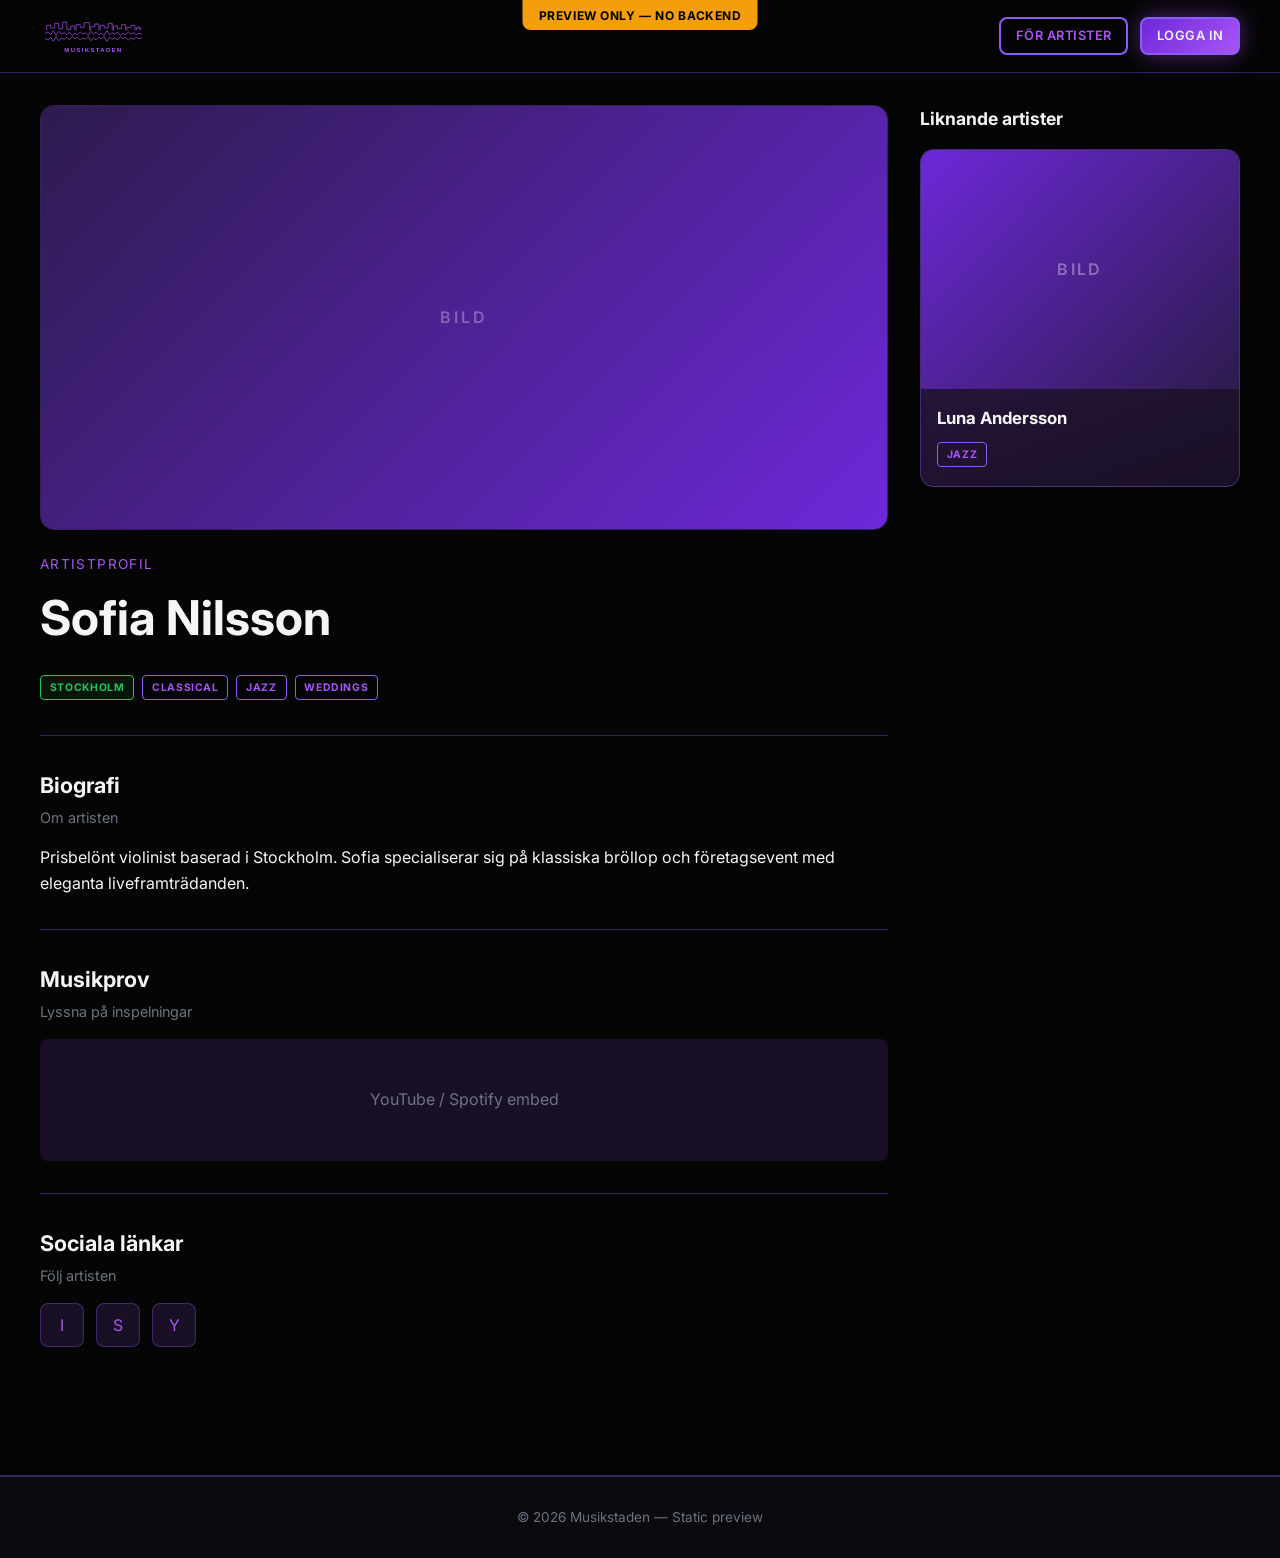
==== static-preview/artist.html @ 6d38964d "Initial Musikstaden MVP: WordPress theme and static preview. Adds the custom WP theme, GitHub Pages " ====
<!DOCTYPE html>
<html lang="sv">
<head>
  <meta charset="UTF-8">
  <meta name="viewport" content="width=device-width, initial-scale=1">
  <title>Sofia Nilsson — Musikstaden Preview</title>
  <link href="https://fonts.googleapis.com/css2?family=Inter:wght@400;500;600;700&display=swap" rel="stylesheet">
  <link rel="stylesheet" href="assets/css/main.css">
  <link rel="stylesheet" href="assets/css/preview.css">
</head>
<body>
  <div class="preview-badge">Preview only — no backend</div>
  <div class="site">
    <header class="site-header">
      <div class="container site-header__inner">
        <a href="index.html" class="site-logo"><img src="assets/images/logo.svg" alt="Musikstaden" width="160" height="48"></a>
        <nav class="site-nav">
          <a href="index.html" class="btn btn--outline btn--sm">För artister</a>
          <a href="#" class="btn btn--primary btn--sm btn--glow">Logga in</a>
        </nav>
      </div>
    </header>
    <main class="site-main">
      <article class="band-page">
        <div class="container band-page__layout">
          <div class="band-page__main">
            <div class="band-hero"><div class="band-hero__placeholder">BILD</div></div>
            <header class="band-header">
              <p class="band-header__label">Artistprofil</p>
              <h1 class="band-header__title">Sofia Nilsson</h1>
              <div class="band-header__tags">
                <span class="tag tag--city">STOCKHOLM</span>
                <span class="tag tag--genre">CLASSICAL</span>
                <span class="tag tag--genre">JAZZ</span>
                <span class="tag tag--gig">WEDDINGS</span>
              </div>
            </header>
            <section class="band-section">
              <h2>Biografi</h2>
              <p class="band-section__sub">Om artisten</p>
              <div class="band-section__content"><p>Prisbelönt violinist baserad i Stockholm. Sofia specialiserar sig på klassiska bröllop och företagsevent med eleganta liveframträdanden.</p></div>
            </section>
            <section class="band-section">
              <h2>Musikprov</h2>
              <p class="band-section__sub">Lyssna på inspelningar</p>
              <div class="embeds"><div class="embed-item" style="background:var(--surface);padding:3rem;text-align:center;border-radius:8px;color:var(--text-dim)">YouTube / Spotify embed</div></div>
            </section>
            <section class="band-section">
              <h2>Sociala länkar</h2>
              <p class="band-section__sub">Följ artisten</p>
              <div class="social-links">
                <a href="#" class="social-links__item"><span class="social-links__icon">I</span></a>
                <a href="#" class="social-links__item"><span class="social-links__icon">S</span></a>
                <a href="#" class="social-links__item"><span class="social-links__icon">Y</span></a>
              </div>
            </section>
          </div>
          <div class="band-page__sidebar">
            <aside class="similar-artists">
              <h2 class="similar-artists__title">Liknande artister</h2>
              <div class="similar-artists__grid">
                <article class="artist-card"><a href="artist.html" class="artist-card__link"><div class="artist-card__image"><div class="artist-card__placeholder">BILD</div></div><div class="artist-card__body"><h3 class="artist-card__title">Luna Andersson</h3><span class="tag tag--genre">JAZZ</span></div></a></article>
              </div>
            </aside>
          </div>
        </div>
      </article>
    </main>
    <footer class="site-footer"><div class="site-footer__bottom"><div class="container"><p>&copy; 2026 Musikstaden — Static preview</p></div></div></footer>
  </div>
</body>
</html>
---- static-preview/assets/css/main.css ----
/**
 * Musikstaden design system — dark purple theme with glow effects.
 */

:root {
  --bg: #050505;
  --bg-elevated: #0a0a0f;
  --surface: #1a1025;
  --surface-light: #2d1b4e;
  --purple: #8b5cf6;
  --purple-bright: #a855f7;
  --purple-muted: #6d28d9;
  --green: #22c55e;
  --text: #f5f5f5;
  --text-muted: #a78bfa;
  --text-dim: #6b7280;
  --border: rgba(139, 92, 246, 0.35);
  --glow: 0 0 24px rgba(168, 85, 247, 0.45);
  --glow-strong: 0 0 40px rgba(168, 85, 247, 0.65);
  --radius: 14px;
  --radius-sm: 8px;
  --font: 'Inter', system-ui, sans-serif;
  --container: 1200px;
  --transition: 0.25s ease;
}

*, *::before, *::after { box-sizing: border-box; }

html { scroll-behavior: smooth; }

body {
  margin: 0;
  font-family: var(--font);
  background: var(--bg);
  color: var(--text);
  line-height: 1.6;
  min-height: 100vh;
}

img { max-width: 100%; height: auto; display: block; }

a { color: var(--purple-bright); text-decoration: none; transition: color var(--transition); }
a:hover { color: var(--text); }

.container {
  width: min(100% - 2rem, var(--container));
  margin-inline: auto;
}

.container--narrow { max-width: 640px; }

/* Header */
.site-header {
  position: sticky;
  top: 0;
  z-index: 100;
  background: rgba(5, 5, 5, 0.92);
  backdrop-filter: blur(12px);
  border-bottom: 1px solid var(--border);
}

.site-header__inner {
  display: flex;
  align-items: center;
  justify-content: space-between;
  gap: 1rem;
  padding: 1rem 0;
  flex-wrap: wrap;
}

.site-logo img { height: 40px; width: auto; }

.site-nav {
  display: flex;
  align-items: center;
  gap: 0.75rem;
  flex-wrap: wrap;
}

.lang-toggle {
  display: flex;
  align-items: center;
  gap: 0.35rem;
  font-size: 0.85rem;
}

.lang-toggle__link {
  color: var(--text-dim);
  padding: 0.2rem 0.35rem;
  border-radius: 4px;
}

.lang-toggle__link.is-active,
.lang-toggle__link:hover {
  color: var(--purple-bright);
}

.lang-toggle__sep { color: var(--text-dim); }

/* Buttons */
.btn {
  display: inline-flex;
  align-items: center;
  justify-content: center;
  gap: 0.5rem;
  padding: 0.65rem 1.25rem;
  border-radius: var(--radius-sm);
  font-family: var(--font);
  font-weight: 600;
  font-size: 0.9rem;
  border: 2px solid transparent;
  cursor: pointer;
  transition: transform var(--transition), box-shadow var(--transition), background var(--transition), border-color var(--transition);
  text-transform: uppercase;
  letter-spacing: 0.04em;
}

.btn--sm { padding: 0.45rem 0.9rem; font-size: 0.8rem; }

.btn--primary {
  background: linear-gradient(135deg, var(--purple-muted), var(--purple-bright));
  color: var(--text);
  border-color: var(--purple);
}

.btn--primary:hover {
  transform: translateY(-1px);
  color: var(--text);
}

.btn--glow { box-shadow: var(--glow); }
.btn--glow:hover { box-shadow: var(--glow-strong); }

.btn--outline {
  background: transparent;
  color: var(--purple-bright);
  border-color: var(--purple);
}

.btn--outline:hover {
  background: rgba(139, 92, 246, 0.12);
  color: var(--text);
  box-shadow: var(--glow);
}

.btn--search {
  width: 100%;
  padding: 1rem;
  font-size: 1rem;
  margin-top: 1rem;
}

/* Hero */
.hero {
  padding: 4rem 0 3rem;
  text-align: center;
}

.hero__title {
  font-size: clamp(1.75rem, 4vw, 2.75rem);
  font-weight: 700;
  line-height: 1.25;
  margin: 0 0 2rem;
  max-width: 800px;
  margin-inline: auto;
}

.hero__highlight {
  color: var(--text-muted);
}

.search-box,
.search-page__filters {
  background: linear-gradient(145deg, var(--surface), var(--bg-elevated));
  border: 1px solid var(--border);
  border-radius: var(--radius);
  padding: 1.5rem;
  box-shadow: var(--glow);
  max-width: 900px;
  margin-inline: auto;
}

.search-form__grid {
  display: grid;
  grid-template-columns: repeat(auto-fit, minmax(200px, 1fr));
  gap: 1rem;
  text-align: left;
}

.search-form__field label {
  display: block;
  font-size: 0.75rem;
  font-weight: 600;
  text-transform: uppercase;
  letter-spacing: 0.08em;
  color: var(--text-muted);
  margin-bottom: 0.4rem;
}

.search-form__field select,
.form-row input,
.form-row textarea,
.form-row select,
.invite-form input,
.invite-form select {
  width: 100%;
  padding: 0.75rem 1rem;
  background: var(--bg);
  border: 1px solid var(--border);
  border-radius: var(--radius-sm);
  color: var(--text);
  font-family: var(--font);
  font-size: 0.95rem;
  transition: border-color var(--transition), box-shadow var(--transition);
}

.search-form__field select:focus,
.form-row input:focus,
.form-row textarea:focus {
  outline: none;
  border-color: var(--purple-bright);
  box-shadow: 0 0 0 3px rgba(168, 85, 247, 0.25);
}

.search-form__hint {
  font-size: 0.75rem;
  color: var(--text-dim);
  margin: 0.35rem 0 0;
}

/* Sections */
.section { padding: 3rem 0; }

.section__title {
  font-size: 1.75rem;
  margin: 0 0 0.35rem;
}

.section__subtitle {
  color: var(--text-dim);
  margin: 0 0 2rem;
}

.section__actions {
  text-align: center;
  margin-top: 2rem;
}

/* Artist grid */
.artist-grid {
  display: grid;
  grid-template-columns: repeat(auto-fill, minmax(240px, 1fr));
  gap: 1.25rem;
}

.artist-card {
  background: linear-gradient(160deg, var(--surface-light), var(--surface));
  border: 1px solid var(--border);
  border-radius: var(--radius);
  overflow: hidden;
  transition: transform var(--transition), box-shadow var(--transition);
}

.artist-card:hover {
  transform: translateY(-4px);
  box-shadow: var(--glow);
}

.artist-card__link {
  color: inherit;
  display: block;
}

.artist-card__link:hover { color: inherit; }

.artist-card__image {
  aspect-ratio: 4/3;
  overflow: hidden;
  background: linear-gradient(135deg, var(--purple-muted), var(--surface-light));
}

.artist-card__image img {
  width: 100%;
  height: 100%;
  object-fit: cover;
}

.artist-card__placeholder {
  display: flex;
  align-items: center;
  justify-content: center;
  height: 100%;
  min-height: 160px;
  color: rgba(255,255,255,0.35);
  font-weight: 600;
  letter-spacing: 0.15em;
}

.artist-card__body { padding: 1rem; }

.artist-card__title {
  margin: 0 0 0.5rem;
  font-size: 1.05rem;
}

.artist-card__city {
  margin: 0.5rem 0 0;
  color: var(--text-muted);
  font-size: 0.9rem;
}

/* Tags */
.tag {
  display: inline-block;
  padding: 0.2rem 0.55rem;
  border-radius: 4px;
  font-size: 0.65rem;
  font-weight: 700;
  letter-spacing: 0.06em;
  margin: 0.15rem 0.25rem 0.15rem 0;
}

.tag--genre,
.tag--gig {
  border: 1px solid var(--purple);
  color: var(--purple-bright);
  background: transparent;
}

.tag--city {
  border: 1px solid var(--green);
  color: var(--green);
  background: rgba(34, 197, 94, 0.08);
}

.tag--role {
  background: rgba(139, 92, 246, 0.2);
  color: var(--text-muted);
}

/* Search page */
.search-page__title {
  margin: 2rem 0 1.5rem;
  font-size: 1.5rem;
}

.search-page__title strong { color: var(--purple-bright); }

.search-page__empty { color: var(--text-dim); }

/* Band page */
.band-page { padding: 2rem 0 4rem; }

.band-page__layout {
  display: grid;
  grid-template-columns: 1fr 320px;
  gap: 2rem;
  align-items: start;
}

.band-hero {
  border-radius: var(--radius);
  overflow: hidden;
  margin-bottom: 1.5rem;
  border: 1px solid var(--border);
}

.band-hero__image { width: 100%; aspect-ratio: 2/1; object-fit: cover; }

.band-hero__placeholder {
  aspect-ratio: 2/1;
  background: linear-gradient(135deg, var(--surface-light), var(--purple-muted));
  display: flex;
  align-items: center;
  justify-content: center;
  color: rgba(255,255,255,0.3);
  font-weight: 600;
  letter-spacing: 0.2em;
}

.band-header__label {
  color: var(--purple-bright);
  font-size: 0.85rem;
  text-transform: uppercase;
  letter-spacing: 0.1em;
  margin: 0 0 0.25rem;
}

.band-header__title {
  font-size: clamp(2rem, 4vw, 3rem);
  margin: 0 0 1rem;
}

.band-section {
  margin-top: 2rem;
  padding-top: 2rem;
  border-top: 1px solid var(--border);
}

.band-section h2 { margin: 0 0 0.25rem; font-size: 1.35rem; }

.band-section__sub {
  color: var(--text-dim);
  font-size: 0.9rem;
  margin: 0 0 1rem;
}

.embeds .embed-item {
  margin-bottom: 1rem;
  border-radius: var(--radius-sm);
  overflow: hidden;
}

.embeds iframe { max-width: 100%; }

.social-links {
  display: flex;
  gap: 0.75rem;
  flex-wrap: wrap;
}

.social-links__item {
  width: 44px;
  height: 44px;
  display: flex;
  align-items: center;
  justify-content: center;
  border: 1px solid var(--border);
  border-radius: var(--radius-sm);
  background: var(--surface);
  transition: box-shadow var(--transition), transform var(--transition);
}

.social-links__item:hover {
  box-shadow: var(--glow);
  transform: translateY(-2px);
  color: var(--text);
}

.similar-artists__title {
  font-size: 1.1rem;
  margin: 0 0 1rem;
}

.similar-artists__grid .artist-card { margin-bottom: 1rem; }

/* Dashboard */
.dashboard__header {
  display: flex;
  justify-content: space-between;
  align-items: center;
  flex-wrap: wrap;
  gap: 1rem;
  margin-bottom: 1.5rem;
}

.dashboard__bands {
  display: grid;
  grid-template-columns: repeat(auto-fill, minmax(280px, 1fr));
  gap: 1rem;
}

.dashboard-card {
  background: var(--surface);
  border: 1px solid var(--border);
  border-radius: var(--radius);
  padding: 1.25rem;
}

.dashboard-card h3 { margin: 0 0 0.5rem; }

.dashboard-card__actions {
  display: flex;
  gap: 0.5rem;
  margin: 1rem 0;
  flex-wrap: wrap;
}

.form-row { margin-bottom: 1rem; }
.form-row label { display: block; margin-bottom: 0.35rem; font-weight: 500; }

.form-row--inline {
  display: flex;
  gap: 0.5rem;
  flex-wrap: wrap;
  align-items: center;
}

.form-row--inline input { flex: 1; min-width: 160px; }
.form-row--inline select { width: auto; min-width: 100px; }

.invite-form { margin-top: 1rem; padding-top: 1rem; border-top: 1px solid var(--border); }

/* Forms & notices */
.notice {
  padding: 0.85rem 1rem;
  border-radius: var(--radius-sm);
  margin-bottom: 1rem;
}

.notice-success {
  background: rgba(34, 197, 94, 0.15);
  border: 1px solid var(--green);
  color: var(--green);
}

.notice-error {
  background: rgba(239, 68, 68, 0.15);
  border: 1px solid #ef4444;
  color: #fca5a5;
}

/* Info & legal pages */
.info-page__intro,
.auth-page__alt {
  color: var(--text-dim);
  font-size: 1.05rem;
}

.badge--coming {
  display: inline-block;
  padding: 0.35rem 0.75rem;
  background: rgba(139, 92, 246, 0.2);
  border: 1px solid var(--purple);
  border-radius: 999px;
  color: var(--purple-bright);
  font-size: 0.8rem;
  font-weight: 600;
  text-transform: uppercase;
  letter-spacing: 0.06em;
}

.legal-page h2 {
  margin-top: 2rem;
  color: var(--text-muted);
}

/* Ad slots */
.ad-slot {
  margin: 2rem auto;
  max-width: var(--container);
  padding: 0 1rem;
}

.ad-slot--empty {
  border: 1px dashed var(--border);
  border-radius: var(--radius-sm);
  padding: 1.5rem;
  text-align: center;
  opacity: 0.5;
}

.ad-slot__placeholder {
  color: var(--text-dim);
  font-size: 0.85rem;
  text-transform: uppercase;
  letter-spacing: 0.08em;
}

/* Footer */
.site-footer {
  background: var(--bg-elevated);
  border-top: 1px solid var(--border);
  margin-top: 4rem;
}

.site-footer__grid {
  display: grid;
  grid-template-columns: repeat(auto-fit, minmax(160px, 1fr));
  gap: 2rem;
  padding: 3rem 0 2rem;
}

.footer-col h3 {
  font-size: 0.95rem;
  margin: 0 0 1rem;
  color: var(--text);
}

.footer-col ul {
  list-style: none;
  padding: 0;
  margin: 0;
}

.footer-col li { margin-bottom: 0.5rem; }

.footer-col a { color: var(--text-dim); }
.footer-col a:hover { color: var(--purple-bright); }

.site-footer__bottom {
  border-top: 1px solid var(--border);
  padding: 1rem 0;
  text-align: center;
  color: var(--text-dim);
  font-size: 0.85rem;
}

/* Cookie banner */
.cookie-banner {
  position: fixed;
  bottom: 0;
  left: 0;
  right: 0;
  z-index: 1000;
  background: var(--surface);
  border-top: 1px solid var(--border);
  box-shadow: 0 -8px 32px rgba(0,0,0,0.5);
  padding: 1rem;
}

.cookie-banner__inner {
  max-width: var(--container);
  margin: 0 auto;
  display: flex;
  flex-wrap: wrap;
  align-items: center;
  justify-content: space-between;
  gap: 1rem;
}

.cookie-banner__inner p { margin: 0; flex: 1; min-width: 240px; }

.cookie-banner__actions { display: flex; gap: 0.5rem; flex-wrap: wrap; }

/* Responsive */
@media (max-width: 900px) {
  .band-page__layout { grid-template-columns: 1fr; }
  .site-nav { justify-content: flex-end; }
}

@media (max-width: 600px) {
  .hero { padding: 2.5rem 0 2rem; }
  .search-form__grid { grid-template-columns: 1fr; }
}

@media (prefers-reduced-motion: reduce) {
  *, *::before, *::after {
    animation-duration: 0.01ms !important;
    transition-duration: 0.01ms !important;
  }
}
---- static-preview/assets/css/preview.css ----
.preview-badge {
  position: fixed;
  top: 0;
  left: 50%;
  transform: translateX(-50%);
  z-index: 9999;
  background: #f59e0b;
  color: #000;
  font-size: 0.75rem;
  font-weight: 700;
  padding: 0.35rem 1rem;
  border-radius: 0 0 8px 8px;
  letter-spacing: 0.05em;
  text-transform: uppercase;
}
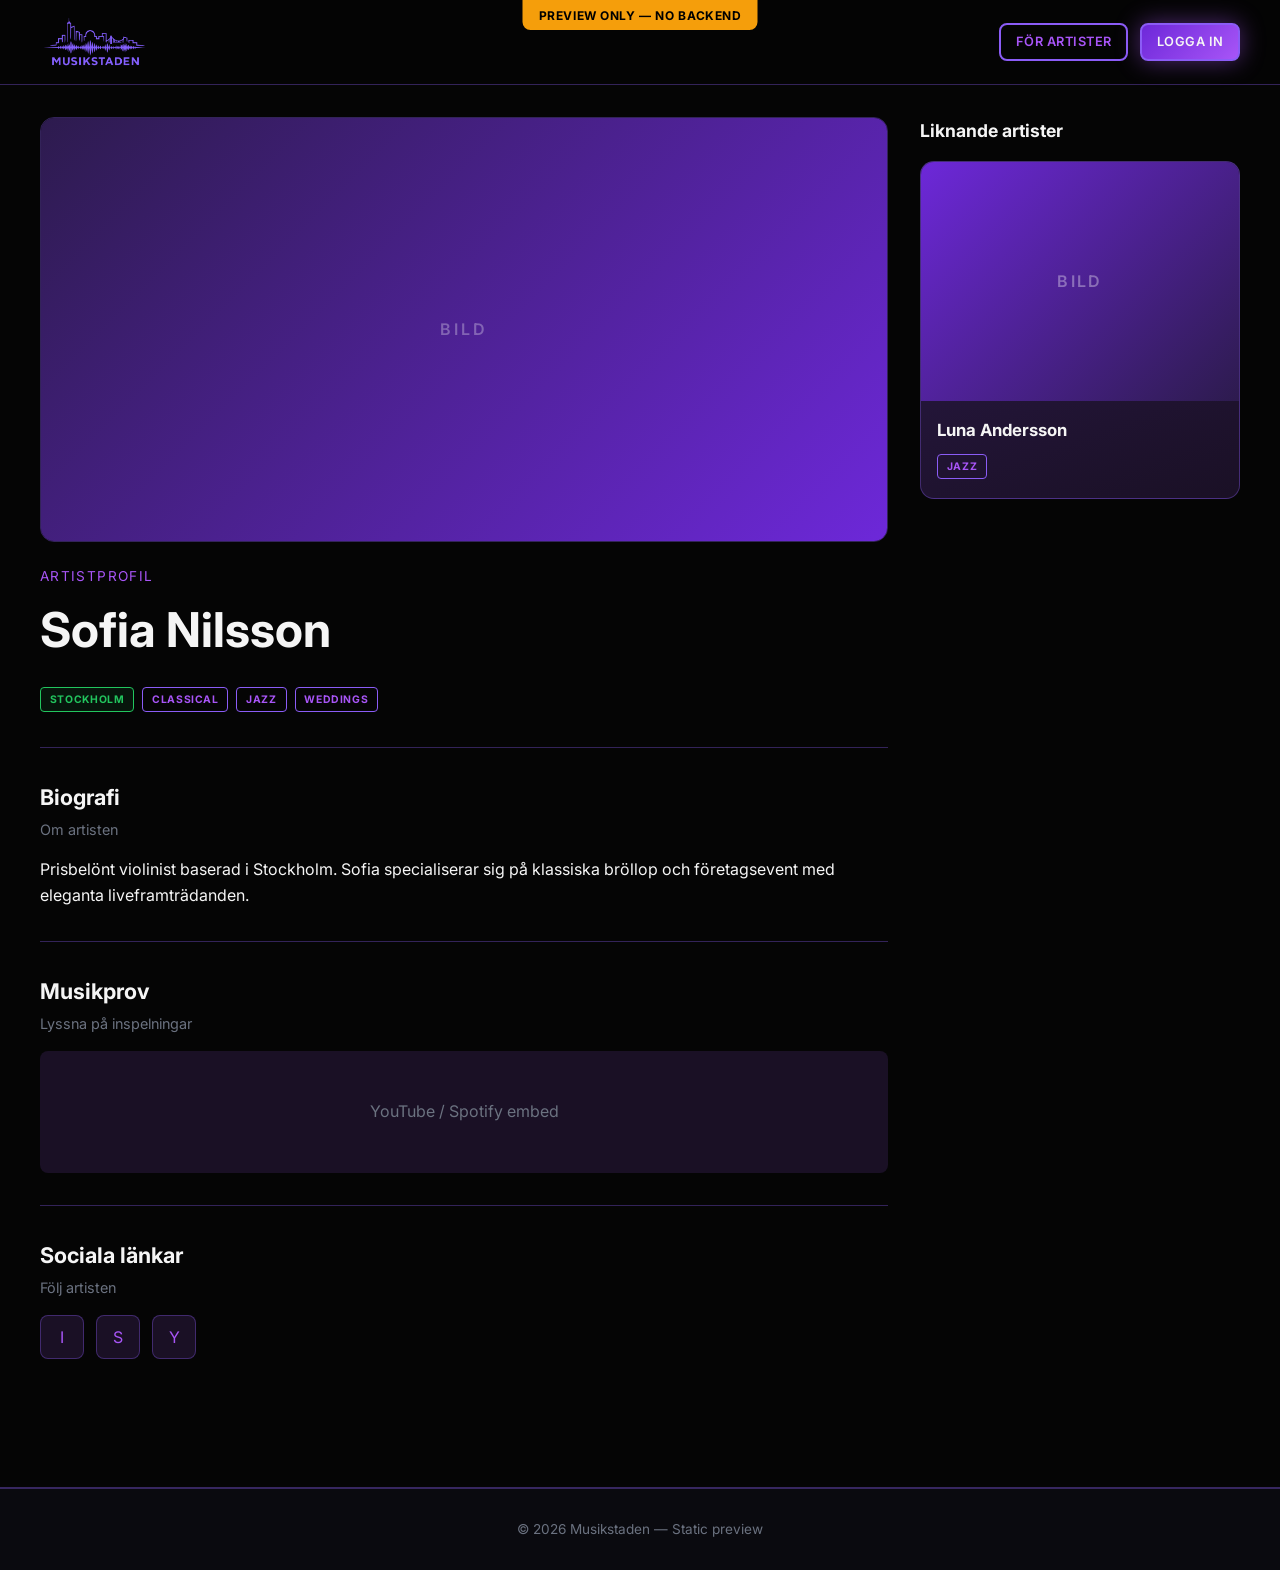
==== commit 1fcc18fd: "Ship theme 1.0.8: approval flow fixes, homepage hero, and Swedish UI. Fix critical load errors and a" ====
--- a/static-preview/artist.html
+++ b/static-preview/artist.html
@@ -13,7 +13,7 @@
   <div class="site">
     <header class="site-header">
       <div class="container site-header__inner">
-        <a href="index.html" class="site-logo"><img src="assets/images/logo.svg" alt="Musikstaden" width="160" height="48"></a>
+        <a href="index.html" class="site-logo"><img src="assets/images/logo.png" alt="Musikstaden" width="200" height="75"></a>
         <nav class="site-nav">
           <a href="index.html" class="btn btn--outline btn--sm">För artister</a>
           <a href="#" class="btn btn--primary btn--sm btn--glow">Logga in</a>
--- a/static-preview/assets/css/main.css
+++ b/static-preview/assets/css/main.css
@@ -68,7 +68,7 @@
   flex-wrap: wrap;
 }
 
-.site-logo img { height: 40px; width: auto; }
+.site-logo img { height: 52px; width: auto; }
 
 .site-nav {
   display: flex;
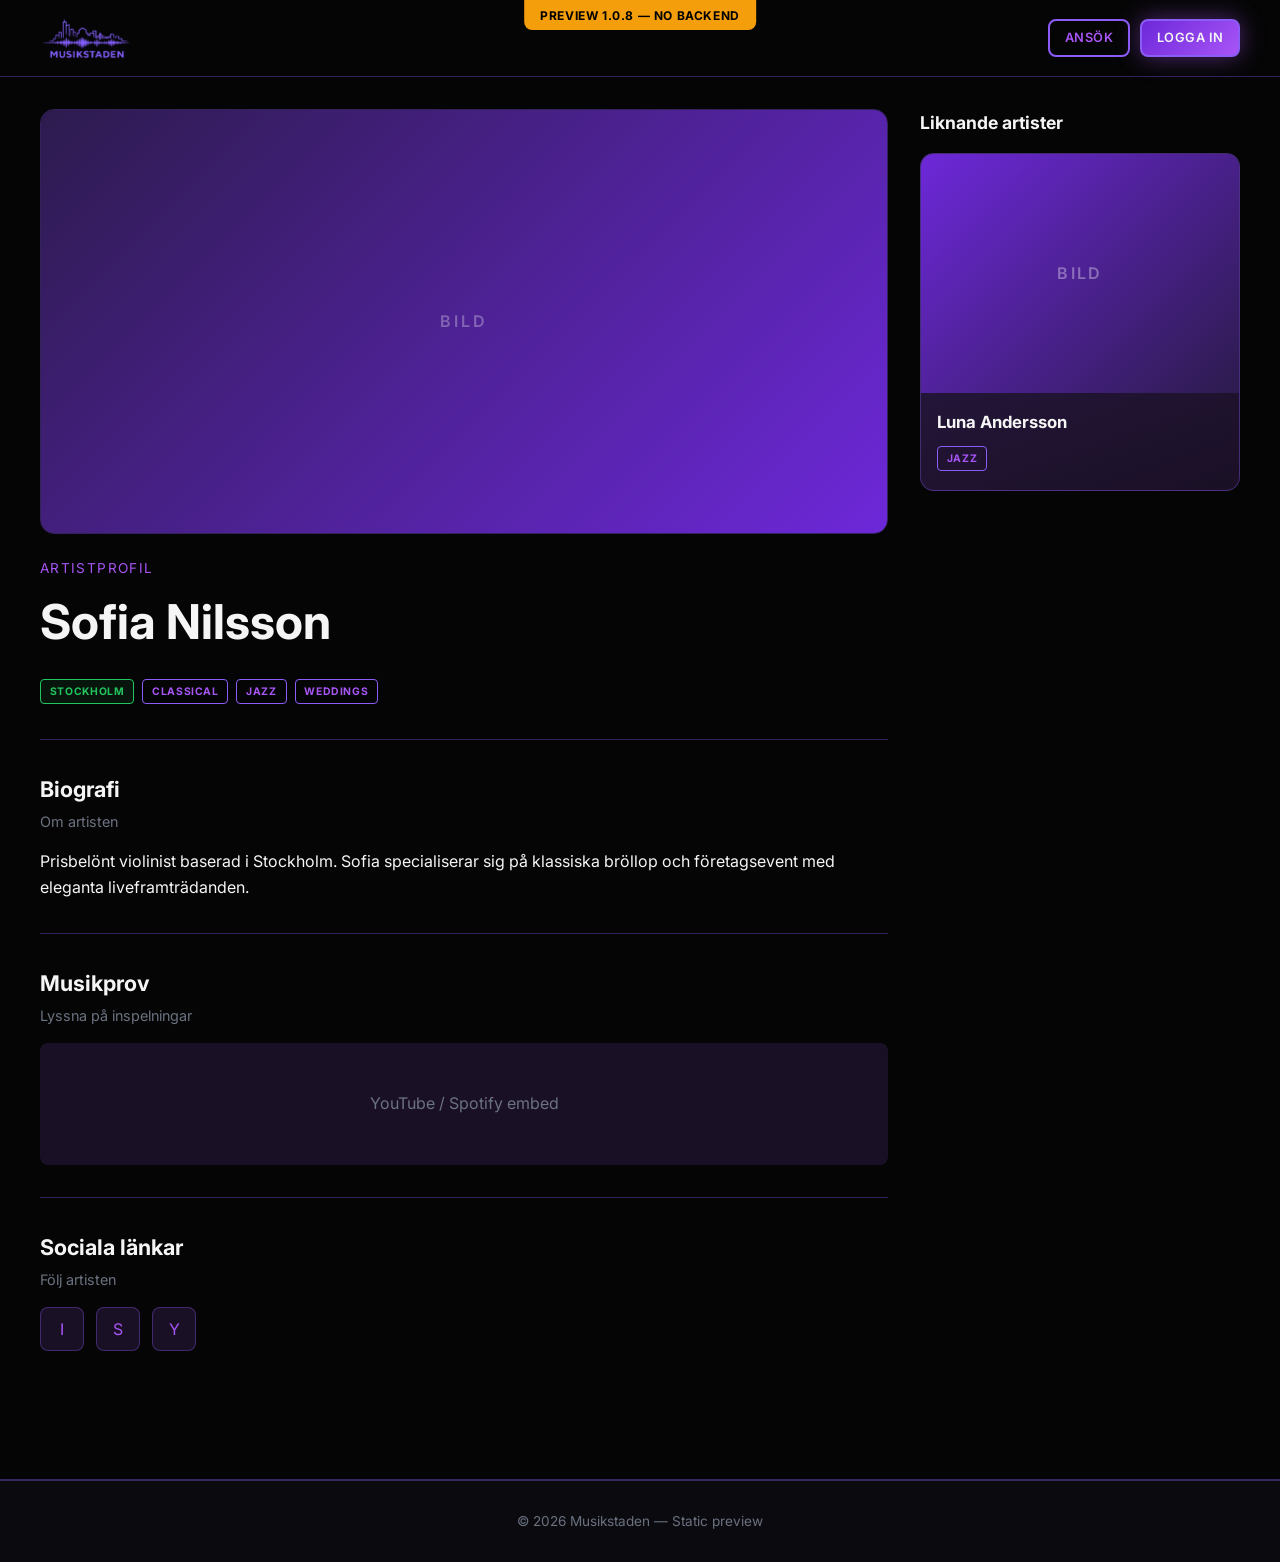
==== commit bf6194d5: "Sync GitHub Pages preview with theme 1.0.8. Update static-preview header, hero banner, and CSS to ma" ====
--- a/static-preview/artist.html
+++ b/static-preview/artist.html
@@ -9,13 +9,13 @@
   <link rel="stylesheet" href="assets/css/preview.css">
 </head>
 <body>
-  <div class="preview-badge">Preview only — no backend</div>
+  <div class="preview-badge">Preview 1.0.8 — no backend</div>
   <div class="site">
     <header class="site-header">
       <div class="container site-header__inner">
         <a href="index.html" class="site-logo"><img src="assets/images/logo.png" alt="Musikstaden" width="200" height="75"></a>
         <nav class="site-nav">
-          <a href="index.html" class="btn btn--outline btn--sm">För artister</a>
+          <a href="index.html" class="btn btn--outline btn--sm">Ansök</a>
           <a href="#" class="btn btn--primary btn--sm btn--glow">Logga in</a>
         </nav>
       </div>
--- a/static-preview/assets/css/main.css
+++ b/static-preview/assets/css/main.css
@@ -51,11 +51,9 @@
 
 /* Header */
 .site-header {
-  position: sticky;
-  top: 0;
-  z-index: 100;
-  background: rgba(5, 5, 5, 0.92);
-  backdrop-filter: blur(12px);
+  position: relative;
+  z-index: 10;
+  background: var(--bg);
   border-bottom: 1px solid var(--border);
 }
 
@@ -68,34 +66,113 @@
   flex-wrap: wrap;
 }
 
-.site-logo img { height: 52px; width: auto; }
+.site-logo img { height: 44px; width: auto; }
 
 .site-nav {
   display: flex;
   align-items: center;
-  gap: 0.75rem;
+  gap: 0.65rem;
   flex-wrap: wrap;
 }
 
-.lang-toggle {
-  display: flex;
-  align-items: center;
-  gap: 0.35rem;
-  font-size: 0.85rem;
-}
-
-.lang-toggle__link {
+/* Hero banner (front page) */
+.hero-banner {
+  position: relative;
+  display: flex;
+  flex-direction: column;
+  justify-content: space-between;
+  gap: 2rem;
+  min-height: min(88vh, 860px);
+  padding: 2.5rem 0 2rem;
+  overflow: hidden;
+  text-align: center;
+}
+
+.hero-banner__backdrop {
+  position: absolute;
+  inset: 0;
+  background:
+    radial-gradient(ellipse 90% 55% at 50% 0%, rgba(168, 85, 247, 0.22), transparent 70%),
+    radial-gradient(ellipse 50% 40% at 15% 85%, rgba(109, 40, 217, 0.18), transparent),
+    radial-gradient(ellipse 45% 35% at 88% 75%, rgba(139, 92, 246, 0.14), transparent),
+    linear-gradient(180deg, #120a1f 0%, var(--bg) 78%);
+  z-index: 0;
+}
+
+.hero-banner__glow {
+  position: absolute;
+  border-radius: 50%;
+  filter: blur(80px);
+  opacity: 0.45;
+  z-index: 0;
+  pointer-events: none;
+}
+
+.hero-banner__glow--left {
+  width: 280px;
+  height: 280px;
+  background: var(--purple-muted);
+  top: 18%;
+  left: -80px;
+}
+
+.hero-banner__glow--right {
+  width: 320px;
+  height: 320px;
+  background: var(--purple-bright);
+  bottom: 12%;
+  right: -100px;
+}
+
+.hero-banner__content {
+  position: relative;
+  z-index: 1;
+  flex: 1;
+  display: flex;
+  flex-direction: column;
+  align-items: center;
+  justify-content: center;
+  gap: 1.25rem;
+  padding: 1rem 0 0.5rem;
+}
+
+.hero-banner__logo {
+  height: clamp(88px, 14vw, 148px);
+  width: auto;
+  margin-inline: auto;
+  filter: drop-shadow(0 0 36px rgba(168, 85, 247, 0.55));
+}
+
+.hero-banner__title {
+  font-size: clamp(1.85rem, 4.5vw, 3rem);
+  font-weight: 700;
+  line-height: 1.2;
+  margin: 0;
+  max-width: 820px;
+}
+
+.hero-banner__highlight {
+  color: var(--text-muted);
+}
+
+.hero-banner__subtitle {
+  margin: 0;
+  max-width: 560px;
   color: var(--text-dim);
-  padding: 0.2rem 0.35rem;
-  border-radius: 4px;
-}
-
-.lang-toggle__link.is-active,
-.lang-toggle__link:hover {
-  color: var(--purple-bright);
-}
-
-.lang-toggle__sep { color: var(--text-dim); }
+  font-size: clamp(1rem, 2vw, 1.15rem);
+  line-height: 1.55;
+}
+
+.hero-banner__search {
+  position: relative;
+  z-index: 1;
+  width: 100%;
+  margin-top: auto;
+}
+
+.search-box--hero {
+  margin-inline: auto;
+}
 
 /* Buttons */
 .btn {
@@ -150,7 +227,7 @@
   margin-top: 1rem;
 }
 
-/* Hero */
+/* Legacy hero (inner pages if used) */
 .hero {
   padding: 4rem 0 3rem;
   text-align: center;
@@ -630,6 +707,16 @@
 }
 
 @media (max-width: 600px) {
+  .hero-banner {
+    min-height: auto;
+    padding: 1.75rem 0 1.5rem;
+    gap: 1.5rem;
+  }
+
+  .hero-banner__content {
+    padding-top: 0.5rem;
+  }
+
   .hero { padding: 2.5rem 0 2rem; }
   .search-form__grid { grid-template-columns: 1fr; }
 }
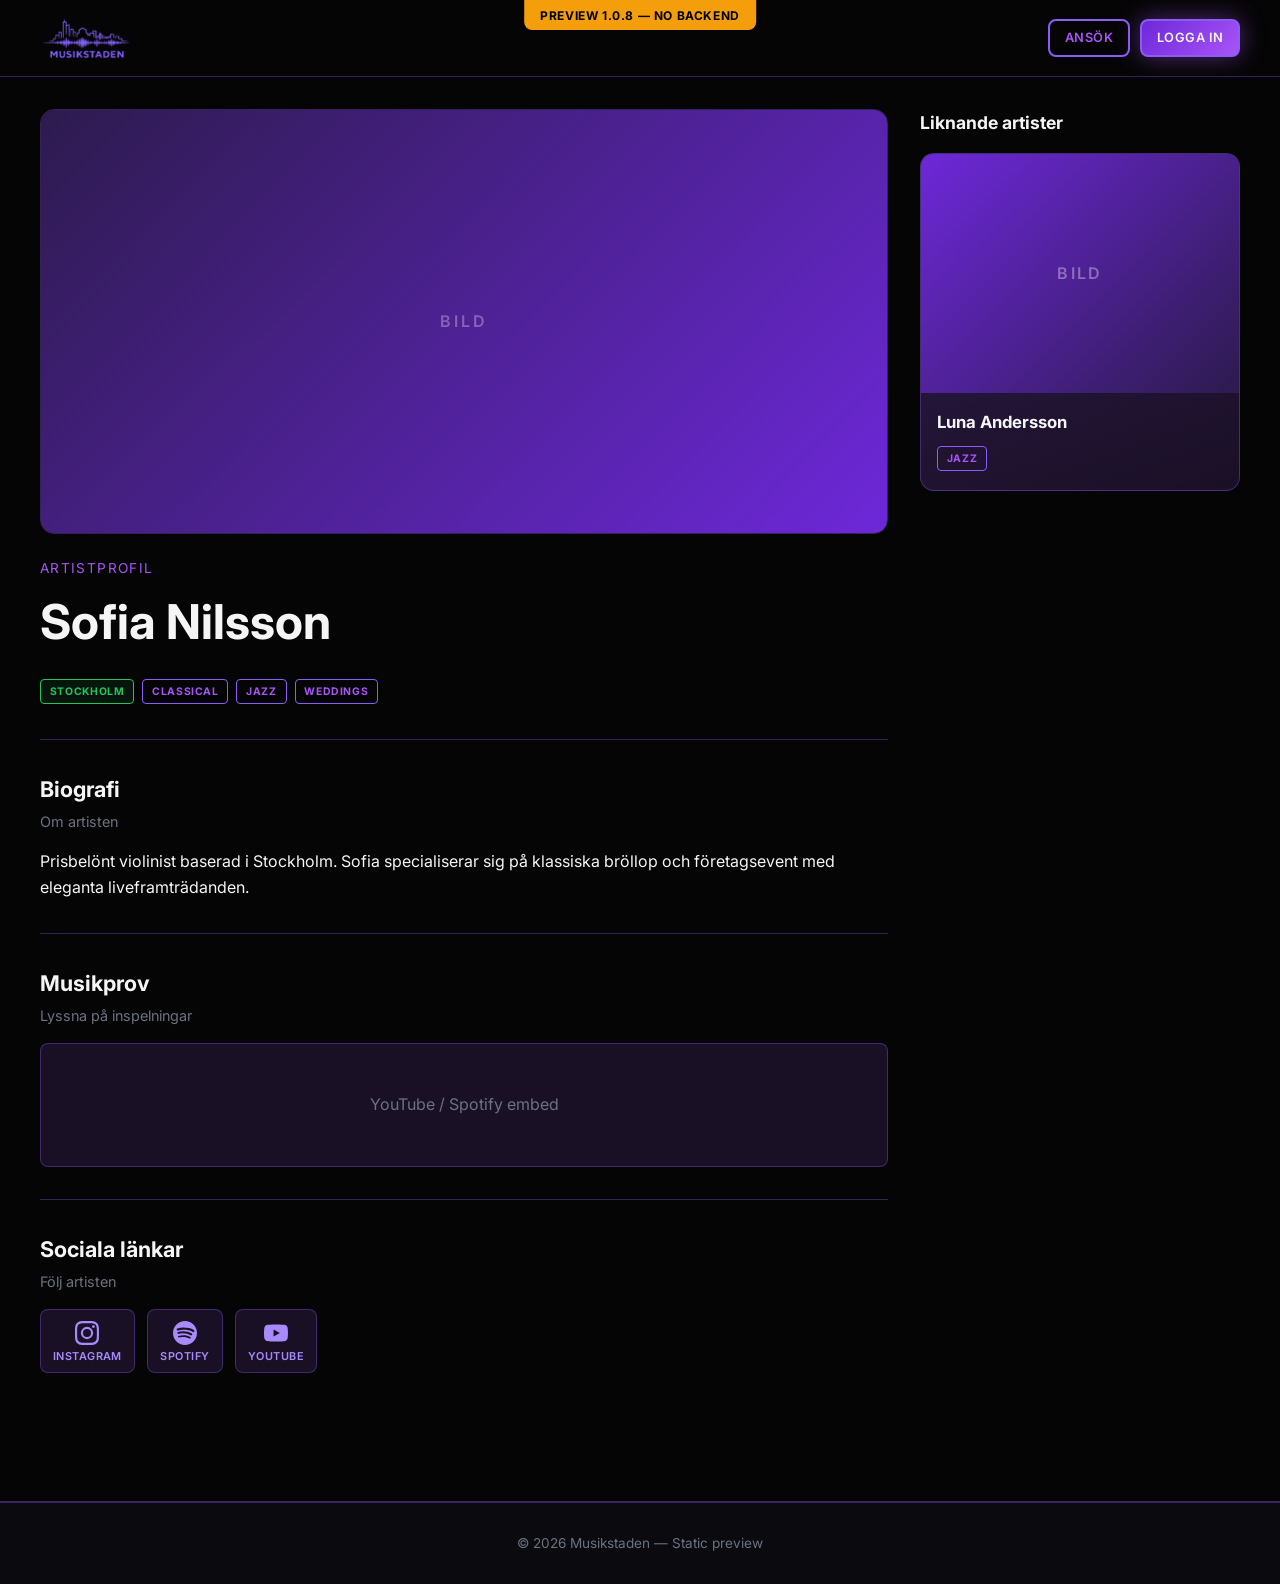
==== commit 7fdc1e08: "Ship theme 1.0.17: booking form, merged booking types, and cache fixes. Add a secure band booking in" ====
--- a/static-preview/artist.html
+++ b/static-preview/artist.html
@@ -49,9 +49,18 @@
               <h2>Sociala länkar</h2>
               <p class="band-section__sub">Följ artisten</p>
               <div class="social-links">
-                <a href="#" class="social-links__item"><span class="social-links__icon">I</span></a>
-                <a href="#" class="social-links__item"><span class="social-links__icon">S</span></a>
-                <a href="#" class="social-links__item"><span class="social-links__icon">Y</span></a>
+                <a href="#" class="social-links__item social-links__item--instagram" title="Instagram">
+                  <span class="social-links__icon"><svg xmlns="http://www.w3.org/2000/svg" viewBox="0 0 24 24" aria-hidden="true"><path d="M12 2.163c3.204 0 3.584.012 4.85.07 3.252.148 4.771 1.691 4.919 4.919.058 1.265.069 1.645.069 4.849 0 3.205-.012 3.584-.069 4.849-.149 3.225-1.664 4.771-4.919 4.919-1.266.058-1.644.07-4.85.07-3.204 0-3.584-.012-4.849-.07-3.26-.149-4.771-1.699-4.919-4.92-.058-1.265-.07-1.644-.07-4.849 0-3.204.013-3.583.07-4.849.149-3.227 1.664-4.771 4.919-4.919 1.266-.057 1.645-.069 4.849-.069zM12 0C8.741 0 8.333.014 7.053.072 2.695.272.273 2.69.073 7.052.014 8.333 0 8.741 0 12c0 3.259.014 3.668.072 4.948.2 4.358 2.618 6.78 6.98 6.98C8.333 23.986 8.741 24 12 24c3.259 0 3.668-.014 4.948-.072 4.354-.2 6.782-2.618 6.979-6.98.059-1.28.073-1.689.073-4.948 0-3.259-.014-3.667-.072-4.947-.196-4.354-2.617-6.78-6.979-6.98C15.668.014 15.259 0 12 0zm0 5.838a6.162 6.162 0 1 0 0 12.324 6.162 6.162 0 0 0 0-12.324zM12 16a4 4 0 1 1 0-8 4 4 0 0 1 0 8zm6.406-11.845a1.44 1.44 0 1 0 0 2.881 1.44 1.44 0 0 0 0-2.881z"/></svg></span>
+                  <span class="social-links__label">Instagram</span>
+                </a>
+                <a href="#" class="social-links__item social-links__item--spotify" title="Spotify">
+                  <span class="social-links__icon"><svg xmlns="http://www.w3.org/2000/svg" viewBox="0 0 24 24" aria-hidden="true"><path d="M12 0C5.373 0 0 5.373 0 12s5.373 12 12 12 12-5.373 12-12S18.627 0 12 0zm5.562 17.302c-.218.356-.681.467-1.037.249-2.851-1.749-6.437-2.102-10.668-1.177-.406.093-.812-.16-.906-.566-.093-.406.16-.812.566-.906 4.605-1.049 8.625-.653 11.812 1.177.375.218.486.681.233 1.023zm1.482-3.351c-.279.451-.868.591-1.319.312-3.259-2.003-8.237-2.584-12.1-1.411-.503.152-1.036-.131-1.187-.634-.152-.503.131-1.036.634-1.187 4.463-1.356 9.915-.716 13.719 1.411.466.279.606.868.253 1.319zm.127-3.471C15.713 8.488 8.941 8.273 5.067 9.557c-.602.183-1.239-.157-1.422-.759-.183-.602.157-1.239.759-1.422 4.437-1.345 11.921-1.093 16.462 1.633.543.326.718 1.034.392 1.577-.326.543-1.034.718-1.577.392z"/></svg></span>
+                  <span class="social-links__label">Spotify</span>
+                </a>
+                <a href="#" class="social-links__item social-links__item--youtube" title="YouTube">
+                  <span class="social-links__icon"><svg xmlns="http://www.w3.org/2000/svg" viewBox="0 0 24 24" aria-hidden="true"><path d="M23.498 6.186a2.969 2.969 0 0 0-2.09-2.103C19.505 3.546 12 3.546 12 3.546s-7.505 0-9.408.537A2.969 2.969 0 0 0 .502 6.186C0 8.07 0 12 0 12s0 3.93.502 5.814a2.97 2.97 0 0 0 2.09 2.103c1.903.537 9.408.537 9.408.537s7.505 0 9.408-.537a2.97 2.97 0 0 0 2.09-2.103C24 15.93 24 12 24 12s0-3.93-.502-5.814zM9.545 15.568V8.432L15.818 12 9.545 15.568z"/></svg></span>
+                  <span class="social-links__label">YouTube</span>
+                </a>
               </div>
             </section>
           </div>
--- a/static-preview/assets/css/main.css
+++ b/static-preview/assets/css/main.css
@@ -482,13 +482,45 @@
   margin: 0 0 1rem;
 }
 
+.embeds {
+  display: flex;
+  flex-direction: column;
+  gap: 1.25rem;
+}
+
 .embeds .embed-item {
-  margin-bottom: 1rem;
   border-radius: var(--radius-sm);
   overflow: hidden;
-}
-
-.embeds iframe { max-width: 100%; }
+  background: var(--surface);
+  border: 1px solid var(--border);
+  padding: 0.35rem;
+}
+
+.embeds iframe {
+  display: block;
+  max-width: 100%;
+  width: 100%;
+}
+
+.embed-item--youtube iframe {
+  aspect-ratio: 16 / 9;
+  height: auto;
+  min-height: 220px;
+}
+
+.embed-item--spotify iframe {
+  height: 352px;
+}
+
+.embed-error {
+  margin: 0;
+  padding: 0.85rem 1rem;
+  border-radius: var(--radius-sm);
+  background: rgba(239, 68, 68, 0.12);
+  border: 1px solid rgba(239, 68, 68, 0.35);
+  color: #fca5a5;
+  font-size: 0.9rem;
+}
 
 .social-links {
   display: flex;
@@ -497,22 +529,52 @@
 }
 
 .social-links__item {
-  width: 44px;
-  height: 44px;
-  display: flex;
+  min-width: 76px;
+  padding: 0.65rem 0.75rem 0.55rem;
+  display: flex;
+  flex-direction: column;
   align-items: center;
   justify-content: center;
+  gap: 0.35rem;
   border: 1px solid var(--border);
   border-radius: var(--radius-sm);
   background: var(--surface);
-  transition: box-shadow var(--transition), transform var(--transition);
+  color: var(--text-muted);
+  text-align: center;
+  transition: box-shadow var(--transition), transform var(--transition), color var(--transition), border-color var(--transition);
+}
+
+.social-links__icon {
+  display: flex;
+  width: 24px;
+  height: 24px;
+}
+
+.social-links__icon svg {
+  width: 100%;
+  height: 100%;
+  fill: currentColor;
+}
+
+.social-links__label {
+  font-size: 0.68rem;
+  font-weight: 600;
+  letter-spacing: 0.04em;
+  text-transform: uppercase;
+  line-height: 1.2;
 }
 
 .social-links__item:hover {
+  transform: translateY(-2px);
   box-shadow: var(--glow);
-  transform: translateY(-2px);
   color: var(--text);
 }
+
+.social-links__item--instagram:hover { color: #e4405f; border-color: rgba(228, 64, 95, 0.45); }
+.social-links__item--facebook:hover { color: #1877f2; border-color: rgba(24, 119, 242, 0.45); }
+.social-links__item--spotify:hover { color: #1db954; border-color: rgba(29, 185, 84, 0.45); }
+.social-links__item--youtube:hover { color: #ff0000; border-color: rgba(255, 0, 0, 0.45); }
+.social-links__item--website:hover { color: var(--purple-bright); border-color: var(--border); }
 
 .similar-artists__title {
   font-size: 1.1rem;
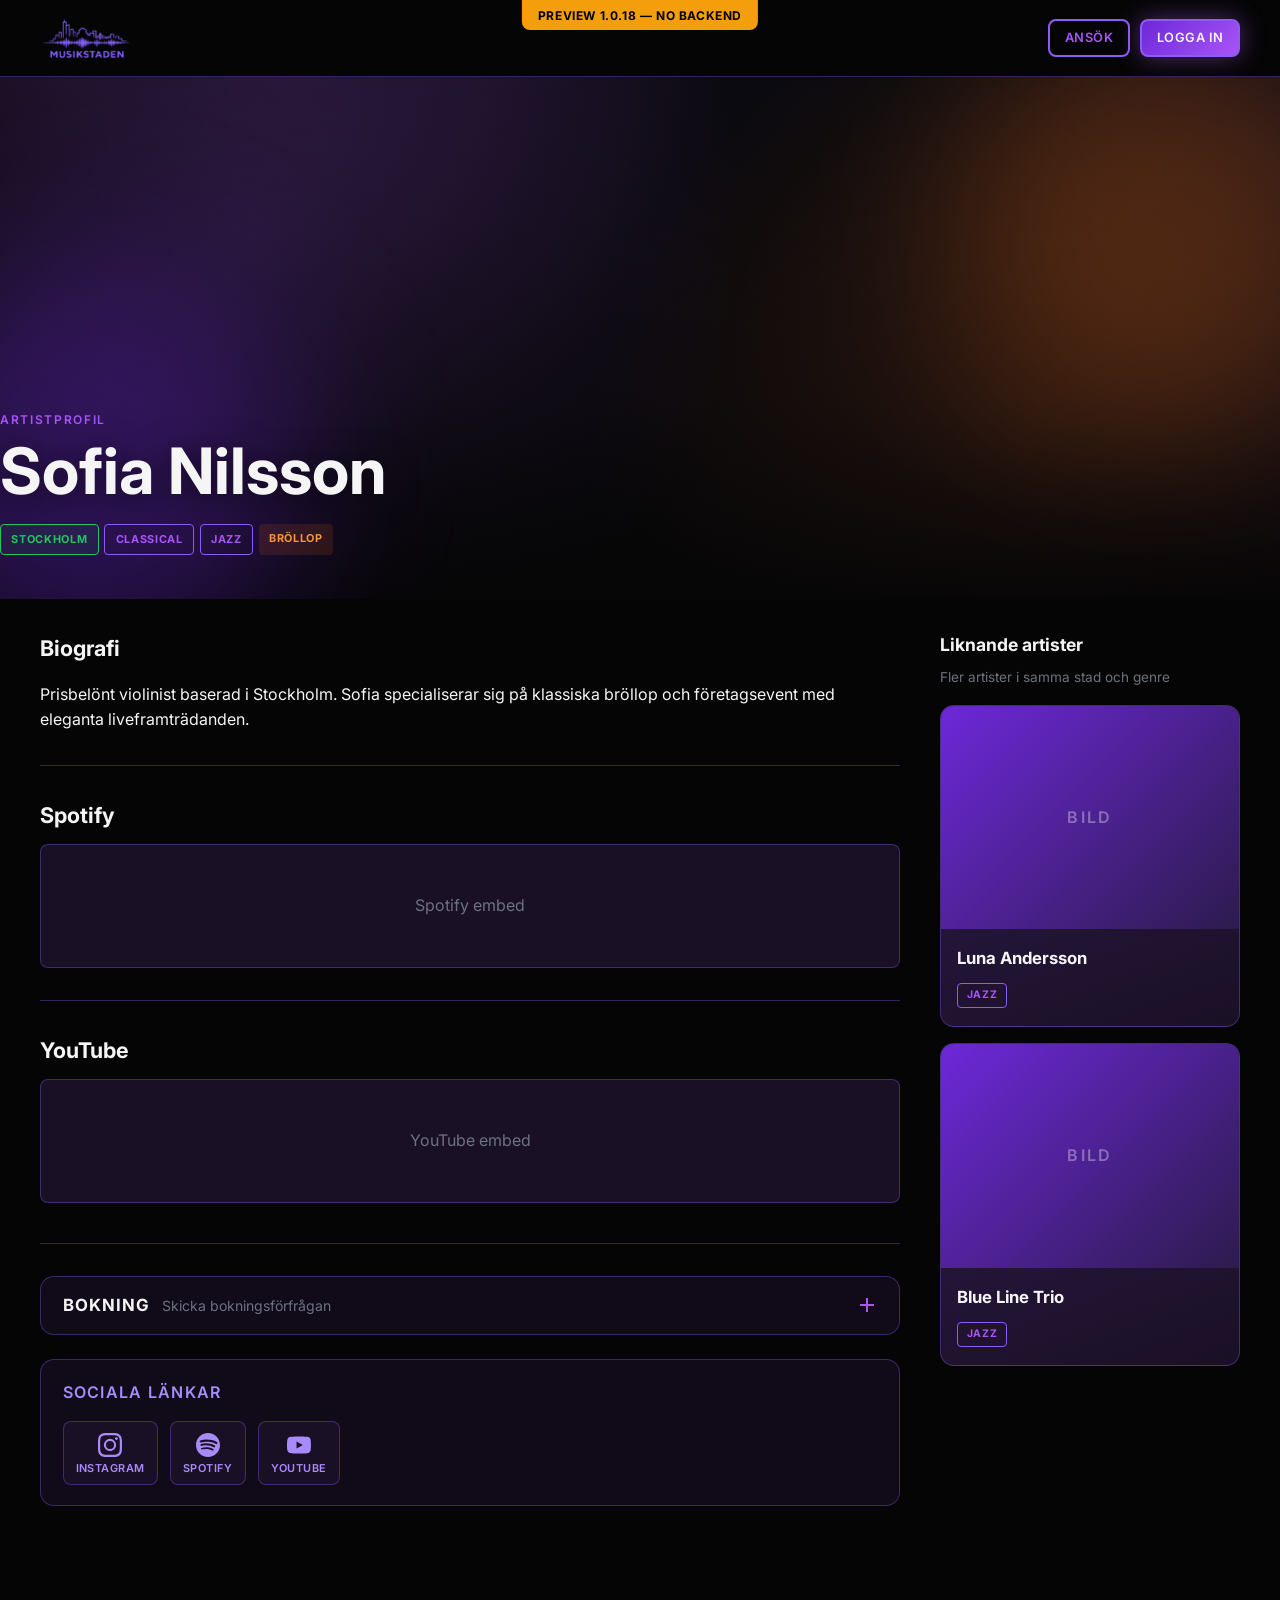
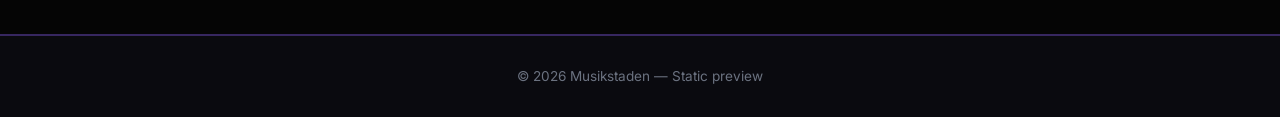
==== commit eb26676d: "Sync GitHub Pages preview with theme 1.0.18 band page redesign. Copy theme CSS/JS, rebuild artist.ht" ====
--- a/static-preview/artist.html
+++ b/static-preview/artist.html
@@ -9,7 +9,7 @@
   <link rel="stylesheet" href="assets/css/preview.css">
 </head>
 <body>
-  <div class="preview-badge">Preview 1.0.8 — no backend</div>
+  <div class="preview-badge">Preview 1.0.18 — no backend</div>
   <div class="site">
     <header class="site-header">
       <div class="container site-header__inner">
@@ -22,60 +22,114 @@
     </header>
     <main class="site-main">
       <article class="band-page">
+        <header class="band-hero-full">
+          <div class="band-hero-full__media">
+            <div class="band-hero-full__placeholder" aria-hidden="true"></div>
+          </div>
+          <div class="band-hero-full__overlay" aria-hidden="true"></div>
+          <div class="band-hero-full__glow band-hero-full__glow--left" aria-hidden="true"></div>
+          <div class="band-hero-full__glow band-hero-full__glow--right" aria-hidden="true"></div>
+          <div class="container band-hero-full__content">
+            <p class="band-hero-full__label">Artistprofil</p>
+            <h1 class="band-hero-full__title">Sofia Nilsson</h1>
+            <div class="band-hero-full__tags">
+              <span class="tag tag--city">STOCKHOLM</span>
+              <span class="tag tag--genre">CLASSICAL</span>
+              <span class="tag tag--genre">JAZZ</span>
+              <span class="tag tag--gig_type">BRÖLLOP</span>
+            </div>
+          </div>
+        </header>
+
         <div class="container band-page__layout">
           <div class="band-page__main">
-            <div class="band-hero"><div class="band-hero__placeholder">BILD</div></div>
-            <header class="band-header">
-              <p class="band-header__label">Artistprofil</p>
-              <h1 class="band-header__title">Sofia Nilsson</h1>
-              <div class="band-header__tags">
-                <span class="tag tag--city">STOCKHOLM</span>
-                <span class="tag tag--genre">CLASSICAL</span>
-                <span class="tag tag--genre">JAZZ</span>
-                <span class="tag tag--gig">WEDDINGS</span>
-              </div>
-            </header>
-            <section class="band-section">
+            <section class="band-section band-section--lead">
               <h2>Biografi</h2>
-              <p class="band-section__sub">Om artisten</p>
-              <div class="band-section__content"><p>Prisbelönt violinist baserad i Stockholm. Sofia specialiserar sig på klassiska bröllop och företagsevent med eleganta liveframträdanden.</p></div>
-            </section>
-            <section class="band-section">
-              <h2>Musikprov</h2>
-              <p class="band-section__sub">Lyssna på inspelningar</p>
-              <div class="embeds"><div class="embed-item" style="background:var(--surface);padding:3rem;text-align:center;border-radius:8px;color:var(--text-dim)">YouTube / Spotify embed</div></div>
-            </section>
-            <section class="band-section">
-              <h2>Sociala länkar</h2>
-              <p class="band-section__sub">Följ artisten</p>
-              <div class="social-links">
-                <a href="#" class="social-links__item social-links__item--instagram" title="Instagram">
-                  <span class="social-links__icon"><svg xmlns="http://www.w3.org/2000/svg" viewBox="0 0 24 24" aria-hidden="true"><path d="M12 2.163c3.204 0 3.584.012 4.85.07 3.252.148 4.771 1.691 4.919 4.919.058 1.265.069 1.645.069 4.849 0 3.205-.012 3.584-.069 4.849-.149 3.225-1.664 4.771-4.919 4.919-1.266.058-1.644.07-4.85.07-3.204 0-3.584-.012-4.849-.07-3.26-.149-4.771-1.699-4.919-4.92-.058-1.265-.07-1.644-.07-4.849 0-3.204.013-3.583.07-4.849.149-3.227 1.664-4.771 4.919-4.919 1.266-.057 1.645-.069 4.849-.069zM12 0C8.741 0 8.333.014 7.053.072 2.695.272.273 2.69.073 7.052.014 8.333 0 8.741 0 12c0 3.259.014 3.668.072 4.948.2 4.358 2.618 6.78 6.98 6.98C8.333 23.986 8.741 24 12 24c3.259 0 3.668-.014 4.948-.072 4.354-.2 6.782-2.618 6.979-6.98.059-1.28.073-1.689.073-4.948 0-3.259-.014-3.667-.072-4.947-.196-4.354-2.617-6.78-6.979-6.98C15.668.014 15.259 0 12 0zm0 5.838a6.162 6.162 0 1 0 0 12.324 6.162 6.162 0 0 0 0-12.324zM12 16a4 4 0 1 1 0-8 4 4 0 0 1 0 8zm6.406-11.845a1.44 1.44 0 1 0 0 2.881 1.44 1.44 0 0 0 0-2.881z"/></svg></span>
-                  <span class="social-links__label">Instagram</span>
-                </a>
-                <a href="#" class="social-links__item social-links__item--spotify" title="Spotify">
-                  <span class="social-links__icon"><svg xmlns="http://www.w3.org/2000/svg" viewBox="0 0 24 24" aria-hidden="true"><path d="M12 0C5.373 0 0 5.373 0 12s5.373 12 12 12 12-5.373 12-12S18.627 0 12 0zm5.562 17.302c-.218.356-.681.467-1.037.249-2.851-1.749-6.437-2.102-10.668-1.177-.406.093-.812-.16-.906-.566-.093-.406.16-.812.566-.906 4.605-1.049 8.625-.653 11.812 1.177.375.218.486.681.233 1.023zm1.482-3.351c-.279.451-.868.591-1.319.312-3.259-2.003-8.237-2.584-12.1-1.411-.503.152-1.036-.131-1.187-.634-.152-.503.131-1.036.634-1.187 4.463-1.356 9.915-.716 13.719 1.411.466.279.606.868.253 1.319zm.127-3.471C15.713 8.488 8.941 8.273 5.067 9.557c-.602.183-1.239-.157-1.422-.759-.183-.602.157-1.239.759-1.422 4.437-1.345 11.921-1.093 16.462 1.633.543.326.718 1.034.392 1.577-.326.543-1.034.718-1.577.392z"/></svg></span>
-                  <span class="social-links__label">Spotify</span>
-                </a>
-                <a href="#" class="social-links__item social-links__item--youtube" title="YouTube">
-                  <span class="social-links__icon"><svg xmlns="http://www.w3.org/2000/svg" viewBox="0 0 24 24" aria-hidden="true"><path d="M23.498 6.186a2.969 2.969 0 0 0-2.09-2.103C19.505 3.546 12 3.546 12 3.546s-7.505 0-9.408.537A2.969 2.969 0 0 0 .502 6.186C0 8.07 0 12 0 12s0 3.93.502 5.814a2.97 2.97 0 0 0 2.09 2.103c1.903.537 9.408.537 9.408.537s7.505 0 9.408-.537a2.97 2.97 0 0 0 2.09-2.103C24 15.93 24 12 24 12s0-3.93-.502-5.814zM9.545 15.568V8.432L15.818 12 9.545 15.568z"/></svg></span>
-                  <span class="social-links__label">YouTube</span>
-                </a>
+              <div class="band-section__content">
+                <p>Prisbelönt violinist baserad i Stockholm. Sofia specialiserar sig på klassiska bröllop och företagsevent med eleganta liveframträdanden.</p>
               </div>
             </section>
+
+            <section class="band-section">
+              <h2>Spotify</h2>
+              <div class="embeds embeds--spotify">
+                <div class="embed-item embed-item--spotify" style="background:var(--surface);padding:3rem;text-align:center;border-radius:8px;color:var(--text-dim)">Spotify embed</div>
+              </div>
+            </section>
+
+            <section class="band-section">
+              <h2>YouTube</h2>
+              <div class="embeds embeds--youtube">
+                <div class="embed-item embed-item--youtube" style="background:var(--surface);padding:3rem;text-align:center;border-radius:8px;color:var(--text-dim)">YouTube embed</div>
+              </div>
+            </section>
+
+            <footer class="band-page__footer">
+              <section id="booking" class="band-footer-block band-booking">
+                <button type="button" class="band-booking__toggle" aria-expanded="false" aria-controls="booking-panel" id="booking-toggle">
+                  <span class="band-booking__toggle-label">Bokning</span>
+                  <span class="band-booking__toggle-hint">Skicka bokningsförfrågan</span>
+                  <span class="band-booking__toggle-icon" aria-hidden="true"></span>
+                </button>
+                <div id="booking-panel" class="band-booking__panel" role="region" aria-labelledby="booking-toggle" hidden>
+                  <p class="band-booking__intro">Skicka en bokningsförfrågan — artistens kontaktuppgifter visas inte publikt.</p>
+                  <form class="booking-form" action="#" onsubmit="return false;">
+                    <div class="form-row">
+                      <label for="inquiry_name">Ditt namn *</label>
+                      <input type="text" id="inquiry_name" name="inquiry_name" placeholder="Anna Andersson">
+                    </div>
+                    <div class="form-row">
+                      <label for="inquiry_email">Din e-post *</label>
+                      <input type="email" id="inquiry_email" name="inquiry_email" placeholder="anna@example.com">
+                    </div>
+                    <div class="form-row">
+                      <label for="inquiry_event">Event / datum</label>
+                      <input type="text" id="inquiry_event" name="inquiry_event" placeholder="t.ex. Bröllop 15 augusti, Stockholm">
+                    </div>
+                    <div class="form-row">
+                      <label for="inquiry_message">Meddelande *</label>
+                      <textarea id="inquiry_message" name="inquiry_message" rows="5" placeholder="Berätta kort om ditt event…"></textarea>
+                    </div>
+                    <button type="submit" class="btn btn--primary btn--glow">Skicka bokningsförfrågan</button>
+                  </form>
+                </div>
+              </section>
+
+              <section class="band-footer-block band-footer-block--social">
+                <h2 class="band-footer-block__title">Sociala länkar</h2>
+                <div class="social-links social-links--footer">
+                  <a href="#" class="social-links__item social-links__item--instagram" title="Instagram">
+                    <span class="social-links__icon"><svg xmlns="http://www.w3.org/2000/svg" viewBox="0 0 24 24" aria-hidden="true"><path d="M12 2.163c3.204 0 3.584.012 4.85.07 3.252.148 4.771 1.691 4.919 4.919.058 1.265.069 1.645.069 4.849 0 3.205-.012 3.584-.069 4.849-.149 3.225-1.664 4.771-4.919 4.919-1.266.058-1.644.07-4.85.07-3.204 0-3.584-.012-4.849-.07-3.26-.149-4.771-1.699-4.919-4.92-.058-1.265-.07-1.644-.07-4.849 0-3.204.013-3.583.07-4.849.149-3.227 1.664-4.771 4.919-4.919 1.266-.057 1.645-.069 4.849-.069zM12 0C8.741 0 8.333.014 7.053.072 2.695.272.273 2.69.073 7.052.014 8.333 0 8.741 0 12c0 3.259.014 3.668.072 4.948.2 4.358 2.618 6.78 6.98 6.98C8.333 23.986 8.741 24 12 24c3.259 0 3.668-.014 4.948-.072 4.354-.2 6.782-2.618 6.979-6.98.059-1.28.073-1.689.073-4.948 0-3.259-.014-3.667-.072-4.947-.196-4.354-2.617-6.78-6.979-6.98C15.668.014 15.259 0 12 0zm0 5.838a6.162 6.162 0 1 0 0 12.324 6.162 6.162 0 0 0 0-12.324zM12 16a4 4 0 1 1 0-8 4 4 0 0 1 0 8zm6.406-11.845a1.44 1.44 0 1 0 0 2.881 1.44 1.44 0 0 0 0-2.881z"/></svg></span>
+                    <span class="social-links__label">Instagram</span>
+                  </a>
+                  <a href="#" class="social-links__item social-links__item--spotify" title="Spotify">
+                    <span class="social-links__icon"><svg xmlns="http://www.w3.org/2000/svg" viewBox="0 0 24 24" aria-hidden="true"><path d="M12 0C5.373 0 0 5.373 0 12s5.373 12 12 12 12-5.373 12-12S18.627 0 12 0zm5.562 17.302c-.218.356-.681.467-1.037.249-2.851-1.749-6.437-2.102-10.668-1.177-.406.093-.812-.16-.906-.566-.093-.406.16-.812.566-.906 4.605-1.049 8.625-.653 11.812 1.177.375.218.486.681.233 1.023zm1.482-3.351c-.279.451-.868.591-1.319.312-3.259-2.003-8.237-2.584-12.1-1.411-.503.152-1.036-.131-1.187-.634-.152-.503.131-1.036.634-1.187 4.463-1.356 9.915-.716 13.719 1.411.466.279.606.868.253 1.319zm.127-3.471C15.713 8.488 8.941 8.273 5.067 9.557c-.602.183-1.239-.157-1.422-.759-.183-.602.157-1.239.759-1.422 4.437-1.345 11.921-1.093 16.462 1.633.543.326.718 1.034.392 1.577-.326.543-1.034.718-1.577.392z"/></svg></span>
+                    <span class="social-links__label">Spotify</span>
+                  </a>
+                  <a href="#" class="social-links__item social-links__item--youtube" title="YouTube">
+                    <span class="social-links__icon"><svg xmlns="http://www.w3.org/2000/svg" viewBox="0 0 24 24" aria-hidden="true"><path d="M23.498 6.186a2.969 2.969 0 0 0-2.09-2.103C19.505 3.546 12 3.546 12 3.546s-7.505 0-9.408.537A2.969 2.969 0 0 0 .502 6.186C0 8.07 0 12 0 12s0 3.93.502 5.814a2.97 2.97 0 0 0 2.09 2.103c1.903.537 9.408.537 9.408.537s7.505 0 9.408-.537a2.97 2.97 0 0 0 2.09-2.103C24 15.93 24 12 24 12s0-3.93-.502-5.814zM9.545 15.568V8.432L15.818 12 9.545 15.568z"/></svg></span>
+                    <span class="social-links__label">YouTube</span>
+                  </a>
+                </div>
+              </section>
+            </footer>
           </div>
-          <div class="band-page__sidebar">
-            <aside class="similar-artists">
+
+          <aside class="band-page__sidebar">
+            <div class="similar-artists">
               <h2 class="similar-artists__title">Liknande artister</h2>
+              <p class="similar-artists__sub">Fler artister i samma stad och genre</p>
               <div class="similar-artists__grid">
                 <article class="artist-card"><a href="artist.html" class="artist-card__link"><div class="artist-card__image"><div class="artist-card__placeholder">BILD</div></div><div class="artist-card__body"><h3 class="artist-card__title">Luna Andersson</h3><span class="tag tag--genre">JAZZ</span></div></a></article>
+                <article class="artist-card"><a href="artist.html" class="artist-card__link"><div class="artist-card__image"><div class="artist-card__placeholder">BILD</div></div><div class="artist-card__body"><h3 class="artist-card__title">Blue Line Trio</h3><span class="tag tag--genre">JAZZ</span></div></a></article>
               </div>
-            </aside>
-          </div>
+            </div>
+          </aside>
         </div>
       </article>
     </main>
     <footer class="site-footer"><div class="site-footer__bottom"><div class="container"><p>&copy; 2026 Musikstaden — Static preview</p></div></div></footer>
   </div>
+  <script src="assets/js/main.js"></script>
 </body>
 </html>
--- a/static-preview/assets/css/main.css
+++ b/static-preview/assets/css/main.css
@@ -11,6 +11,8 @@
   --purple-bright: #a855f7;
   --purple-muted: #6d28d9;
   --green: #22c55e;
+  --orange: #f97316;
+  --orange-bright: #fb923c;
   --text: #f5f5f5;
   --text-muted: #a78bfa;
   --text-dim: #6b7280;
@@ -426,15 +428,264 @@
 .search-page__empty { color: var(--text-dim); }
 
 /* Band page */
-.band-page { padding: 2rem 0 4rem; }
+.band-page { padding: 0 0 4rem; }
+
+/* Full-width hero */
+.band-hero-full {
+  position: relative;
+  width: 100%;
+  min-height: clamp(320px, 58vh, 560px);
+  display: flex;
+  align-items: flex-end;
+  overflow: hidden;
+  margin-bottom: 2rem;
+}
+
+.band-hero-full__media {
+  position: absolute;
+  inset: 0;
+}
+
+.band-hero-full__image {
+  width: 100%;
+  height: 100%;
+  object-fit: cover;
+  object-position: center 25%;
+}
+
+.band-hero-full__placeholder {
+  width: 100%;
+  height: 100%;
+  background:
+    radial-gradient(circle at 20% 30%, rgba(168, 85, 247, 0.35), transparent 45%),
+    radial-gradient(circle at 80% 70%, rgba(249, 115, 22, 0.25), transparent 40%),
+    linear-gradient(135deg, #1a1025 0%, #0a0a0f 50%, #1a1025 100%);
+}
+
+.band-hero-full__overlay {
+  position: absolute;
+  inset: 0;
+  background:
+    linear-gradient(to top, rgba(5, 5, 5, 0.95) 0%, rgba(5, 5, 5, 0.55) 38%, rgba(5, 5, 5, 0.15) 100%),
+    linear-gradient(to right, rgba(5, 5, 5, 0.35), transparent 55%);
+  pointer-events: none;
+}
+
+.band-hero-full__glow {
+  position: absolute;
+  width: 420px;
+  height: 420px;
+  border-radius: 50%;
+  filter: blur(80px);
+  opacity: 0.35;
+  pointer-events: none;
+}
+
+.band-hero-full__glow--left {
+  left: -120px;
+  bottom: -80px;
+  background: var(--purple-muted);
+}
+
+.band-hero-full__glow--right {
+  right: -100px;
+  top: -60px;
+  background: var(--orange);
+  opacity: 0.22;
+}
+
+.band-hero-full__content {
+  position: relative;
+  z-index: 2;
+  width: 100%;
+  padding: 2.5rem 0 2.75rem;
+}
+
+.band-hero-full__label {
+  color: var(--purple-bright);
+  font-size: 0.75rem;
+  text-transform: uppercase;
+  letter-spacing: 0.14em;
+  margin: 0 0 0.5rem;
+  font-weight: 600;
+}
+
+.band-hero-full__title {
+  font-size: clamp(2.25rem, 6vw, 4rem);
+  font-weight: 700;
+  line-height: 1.05;
+  margin: 0 0 1.25rem;
+  max-width: 14ch;
+  text-shadow: 0 4px 32px rgba(0, 0, 0, 0.65);
+}
+
+.band-hero-full__tags {
+  display: flex;
+  flex-wrap: wrap;
+  gap: 0.35rem;
+}
+
+.band-hero-full__tags .tag {
+  margin: 0;
+  font-size: 0.68rem;
+  padding: 0.35rem 0.65rem;
+}
+
+.band-page .tag--gig_type {
+  border-color: var(--orange);
+  color: var(--orange-bright);
+  background: rgba(249, 115, 22, 0.12);
+}
 
 .band-page__layout {
   display: grid;
-  grid-template-columns: 1fr 320px;
-  gap: 2rem;
+  grid-template-columns: minmax(0, 1fr) 300px;
+  gap: 2.5rem;
   align-items: start;
 }
 
+.band-section {
+  margin-top: 2rem;
+  padding-top: 2rem;
+  border-top: 1px solid var(--border);
+}
+
+.band-section--lead {
+  margin-top: 0;
+  padding-top: 0;
+  border-top: 0;
+}
+
+.band-section h2 { margin: 0 0 0.75rem; font-size: 1.35rem; }
+
+.band-section__sub {
+  color: var(--text-dim);
+  font-size: 0.9rem;
+  margin: 0 0 1rem;
+}
+
+.band-page__footer {
+  margin-top: 2.5rem;
+  padding-top: 2rem;
+  border-top: 1px solid var(--border);
+  display: flex;
+  flex-direction: column;
+  gap: 1.5rem;
+}
+
+.band-footer-block {
+  border: 1px solid var(--border);
+  border-radius: var(--radius);
+  background: rgba(26, 16, 37, 0.65);
+  overflow: hidden;
+}
+
+.band-footer-block__title {
+  margin: 0 0 1rem;
+  font-size: 1rem;
+  font-weight: 600;
+  text-transform: uppercase;
+  letter-spacing: 0.08em;
+  color: var(--text-muted);
+}
+
+.band-footer-block--social {
+  padding: 1.25rem 1.35rem;
+}
+
+.band-booking__toggle {
+  width: 100%;
+  display: flex;
+  align-items: center;
+  gap: 0.75rem;
+  padding: 1.15rem 1.35rem;
+  border: 0;
+  background: transparent;
+  color: var(--text);
+  font-family: inherit;
+  text-align: left;
+  cursor: pointer;
+  transition: background var(--transition);
+}
+
+.band-booking__toggle:hover,
+.band-booking__toggle[aria-expanded="true"] {
+  background: rgba(139, 92, 246, 0.12);
+}
+
+.band-booking__toggle-label {
+  font-size: 1.05rem;
+  font-weight: 700;
+  text-transform: uppercase;
+  letter-spacing: 0.06em;
+}
+
+.band-booking__toggle-hint {
+  flex: 1;
+  color: var(--text-dim);
+  font-size: 0.88rem;
+}
+
+.band-booking__toggle-icon {
+  width: 1.25rem;
+  height: 1.25rem;
+  flex-shrink: 0;
+  position: relative;
+}
+
+.band-booking__toggle-icon::before,
+.band-booking__toggle-icon::after {
+  content: '';
+  position: absolute;
+  top: 50%;
+  left: 50%;
+  width: 14px;
+  height: 2px;
+  background: var(--purple-bright);
+  transform: translate(-50%, -50%);
+  transition: transform var(--transition), opacity var(--transition);
+}
+
+.band-booking__toggle-icon::after {
+  transform: translate(-50%, -50%) rotate(90deg);
+}
+
+.band-booking__toggle[aria-expanded="true"] .band-booking__toggle-icon::after {
+  transform: translate(-50%, -50%) rotate(90deg) scaleX(0);
+  opacity: 0;
+}
+
+.band-booking__panel {
+  padding: 0 1.35rem 1.35rem;
+  border-top: 1px solid var(--border);
+}
+
+.band-booking__panel[hidden] {
+  display: none;
+}
+
+.band-booking__intro {
+  margin: 1rem 0 1.25rem;
+  color: var(--text-dim);
+  font-size: 0.9rem;
+}
+
+.social-links--footer {
+  margin: 0;
+}
+
+.band-page__sidebar {
+  position: sticky;
+  top: 1.25rem;
+}
+
+.similar-artists__sub {
+  margin: -0.5rem 0 1rem;
+  color: var(--text-dim);
+  font-size: 0.85rem;
+}
+
+/* Legacy band hero (unused) */
 .band-hero {
   border-radius: var(--radius);
   overflow: hidden;
@@ -465,20 +716,6 @@
 
 .band-header__title {
   font-size: clamp(2rem, 4vw, 3rem);
-  margin: 0 0 1rem;
-}
-
-.band-section {
-  margin-top: 2rem;
-  padding-top: 2rem;
-  border-top: 1px solid var(--border);
-}
-
-.band-section h2 { margin: 0 0 0.25rem; font-size: 1.35rem; }
-
-.band-section__sub {
-  color: var(--text-dim);
-  font-size: 0.9rem;
   margin: 0 0 1rem;
 }
 
@@ -520,6 +757,23 @@
   border: 1px solid rgba(239, 68, 68, 0.35);
   color: #fca5a5;
   font-size: 0.9rem;
+}
+
+.booking-form {
+  max-width: 32rem;
+}
+
+.booking-form__honeypot {
+  position: absolute;
+  left: -9999px;
+  width: 1px;
+  height: 1px;
+  overflow: hidden;
+}
+
+.booking-form__unavailable {
+  margin: 0;
+  color: var(--text-dim);
 }
 
 .social-links {
@@ -765,6 +1019,8 @@
 /* Responsive */
 @media (max-width: 900px) {
   .band-page__layout { grid-template-columns: 1fr; }
+  .band-page__sidebar { position: static; }
+  .band-hero-full__title { max-width: none; }
   .site-nav { justify-content: flex-end; }
 }
 
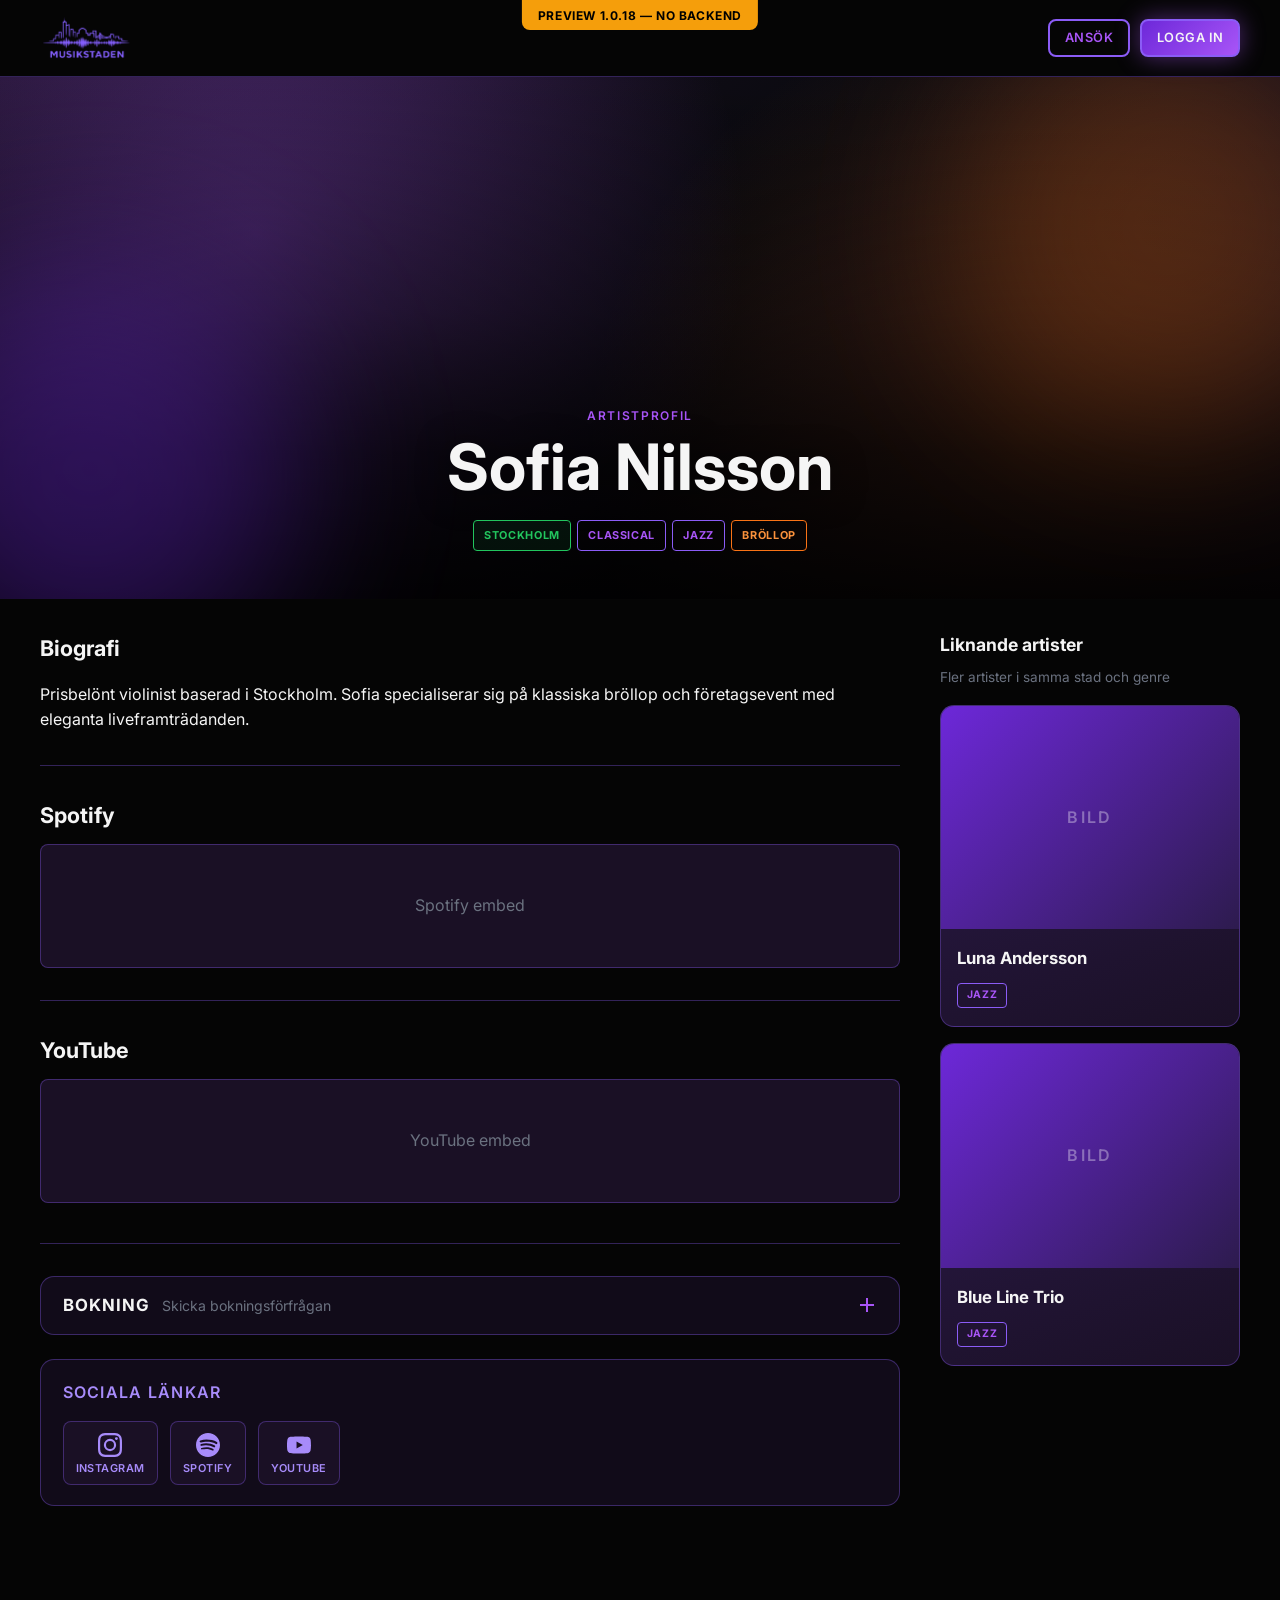
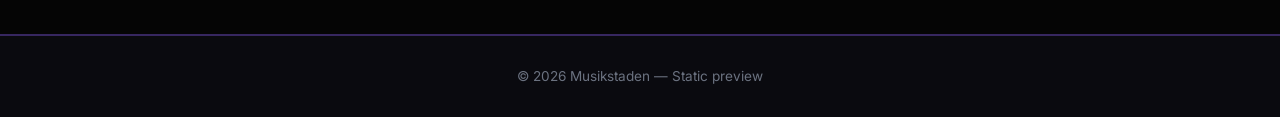
==== commit 6472192d: "Add mobile hamburger menu for top navigation links. Collapse Ansök and Logga in into a toggle menu b" ====
--- a/static-preview/artist.html
+++ b/static-preview/artist.html
@@ -14,7 +14,20 @@
     <header class="site-header">
       <div class="container site-header__inner">
         <a href="index.html" class="site-logo"><img src="assets/images/logo.png" alt="Musikstaden" width="200" height="75"></a>
-        <nav class="site-nav">
+        <button
+          type="button"
+          class="site-nav-toggle"
+          aria-expanded="false"
+          aria-controls="site-nav"
+          aria-label="Öppna meny"
+          data-open-label="Öppna meny"
+          data-close-label="Stäng meny"
+        >
+          <span class="site-nav-toggle__bar" aria-hidden="true"></span>
+          <span class="site-nav-toggle__bar" aria-hidden="true"></span>
+          <span class="site-nav-toggle__bar" aria-hidden="true"></span>
+        </button>
+        <nav id="site-nav" class="site-nav" aria-label="Huvudnavigation">
           <a href="index.html" class="btn btn--outline btn--sm">Ansök</a>
           <a href="#" class="btn btn--primary btn--sm btn--glow">Logga in</a>
         </nav>
--- a/static-preview/assets/css/main.css
+++ b/static-preview/assets/css/main.css
@@ -77,6 +77,50 @@
   flex-wrap: wrap;
 }
 
+.site-nav-toggle {
+  display: none;
+  align-items: center;
+  justify-content: center;
+  flex-direction: column;
+  gap: 5px;
+  width: 44px;
+  height: 44px;
+  padding: 0;
+  border: 1px solid var(--border);
+  border-radius: var(--radius-sm);
+  background: var(--surface);
+  color: var(--text);
+  cursor: pointer;
+  flex-shrink: 0;
+  transition: border-color var(--transition), background var(--transition);
+}
+
+.site-nav-toggle:hover {
+  border-color: var(--purple-bright);
+  background: rgba(139, 92, 246, 0.12);
+}
+
+.site-nav-toggle__bar {
+  display: block;
+  width: 18px;
+  height: 2px;
+  background: currentColor;
+  border-radius: 1px;
+  transition: transform var(--transition), opacity var(--transition);
+}
+
+.site-nav-toggle[aria-expanded="true"] .site-nav-toggle__bar:nth-child(1) {
+  transform: translateY(7px) rotate(45deg);
+}
+
+.site-nav-toggle[aria-expanded="true"] .site-nav-toggle__bar:nth-child(2) {
+  opacity: 0;
+}
+
+.site-nav-toggle[aria-expanded="true"] .site-nav-toggle__bar:nth-child(3) {
+  transform: translateY(-7px) rotate(-45deg);
+}
+
 /* Hero banner (front page) */
 .hero-banner {
   position: relative;
@@ -399,10 +443,16 @@
   margin: 0.15rem 0.25rem 0.15rem 0;
 }
 
-.tag--genre,
-.tag--gig {
+.tag--genre {
   border: 1px solid var(--purple);
   color: var(--purple-bright);
+  background: transparent;
+}
+
+.tag--gig_type,
+.tag--gig {
+  border: 1px solid var(--orange);
+  color: var(--orange-bright);
   background: transparent;
 }
 
@@ -465,9 +515,13 @@
 .band-hero-full__overlay {
   position: absolute;
   inset: 0;
-  background:
-    linear-gradient(to top, rgba(5, 5, 5, 0.95) 0%, rgba(5, 5, 5, 0.55) 38%, rgba(5, 5, 5, 0.15) 100%),
-    linear-gradient(to right, rgba(5, 5, 5, 0.35), transparent 55%);
+  background: linear-gradient(
+    to top,
+    rgba(0, 0, 0, 0.92) 0%,
+    rgba(0, 0, 0, 0.72) 28%,
+    rgba(0, 0, 0, 0.35) 55%,
+    transparent 100%
+  );
   pointer-events: none;
 }
 
@@ -498,7 +552,8 @@
   position: relative;
   z-index: 2;
   width: 100%;
-  padding: 2.5rem 0 2.75rem;
+  padding: 0 0 clamp(2rem, 5vw, 3rem);
+  text-align: center;
 }
 
 .band-hero-full__label {
@@ -514,8 +569,8 @@
   font-size: clamp(2.25rem, 6vw, 4rem);
   font-weight: 700;
   line-height: 1.05;
-  margin: 0 0 1.25rem;
-  max-width: 14ch;
+  margin: 0 auto 1.25rem;
+  max-width: 18ch;
   text-shadow: 0 4px 32px rgba(0, 0, 0, 0.65);
 }
 
@@ -523,18 +578,13 @@
   display: flex;
   flex-wrap: wrap;
   gap: 0.35rem;
+  justify-content: center;
 }
 
 .band-hero-full__tags .tag {
   margin: 0;
   font-size: 0.68rem;
   padding: 0.35rem 0.65rem;
-}
-
-.band-page .tag--gig_type {
-  border-color: var(--orange);
-  color: var(--orange-bright);
-  background: rgba(249, 115, 22, 0.12);
 }
 
 .band-page__layout {
@@ -1017,11 +1067,45 @@
 .cookie-banner__actions { display: flex; gap: 0.5rem; flex-wrap: wrap; }
 
 /* Responsive */
+@media (max-width: 768px) {
+  .site-header__inner {
+    flex-wrap: nowrap;
+    position: relative;
+  }
+
+  .site-nav-toggle {
+    display: flex;
+    margin-left: auto;
+  }
+
+  .site-nav {
+    display: none;
+    position: absolute;
+    top: calc(100% + 1px);
+    left: 0;
+    right: 0;
+    flex-direction: column;
+    align-items: stretch;
+    gap: 0.65rem;
+    padding: 1rem;
+    background: var(--bg);
+    border-bottom: 1px solid var(--border);
+    box-shadow: 0 12px 32px rgba(0, 0, 0, 0.45);
+  }
+
+  .site-nav.is-open {
+    display: flex;
+  }
+
+  .site-nav .btn {
+    width: 100%;
+    text-align: center;
+  }
+}
+
 @media (max-width: 900px) {
   .band-page__layout { grid-template-columns: 1fr; }
   .band-page__sidebar { position: static; }
-  .band-hero-full__title { max-width: none; }
-  .site-nav { justify-content: flex-end; }
 }
 
 @media (max-width: 600px) {
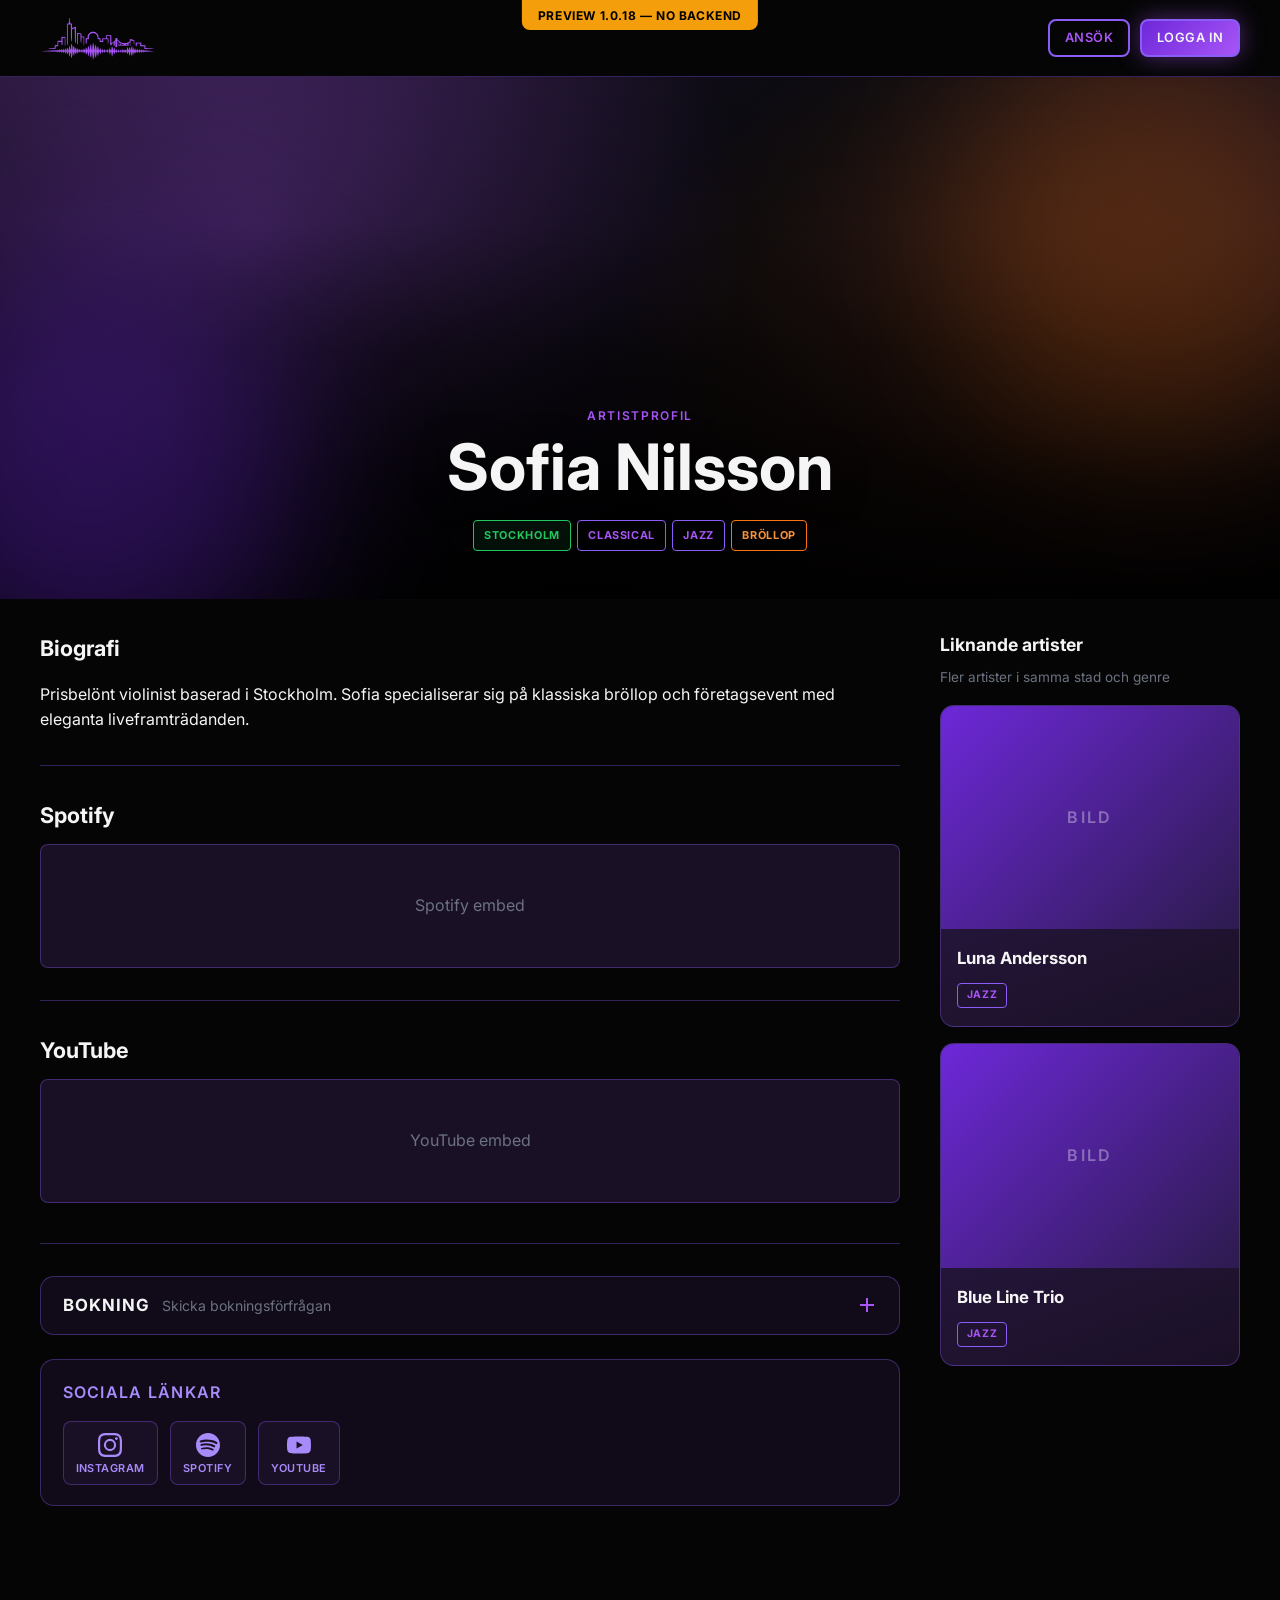
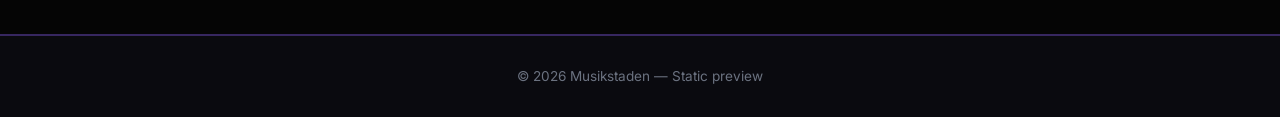
==== commit bd3dcc95: "Replace logo with new purple skyline mark in nav and hero. Update logo asset and sizing for the wide" ====
--- a/static-preview/artist.html
+++ b/static-preview/artist.html
@@ -13,7 +13,7 @@
   <div class="site">
     <header class="site-header">
       <div class="container site-header__inner">
-        <a href="index.html" class="site-logo"><img src="assets/images/logo.png" alt="Musikstaden" width="200" height="75"></a>
+        <a href="index.html" class="site-logo"><img src="assets/images/logo.png" alt="Musikstaden" width="717" height="270"></a>
         <button
           type="button"
           class="site-nav-toggle"
--- a/static-preview/assets/css/main.css
+++ b/static-preview/assets/css/main.css
@@ -68,7 +68,12 @@
   flex-wrap: wrap;
 }
 
-.site-logo img { height: 44px; width: auto; }
+.site-logo img {
+  height: clamp(36px, 8vw, 44px);
+  width: auto;
+  max-width: min(52vw, 220px);
+  object-fit: contain;
+}
 
 .site-nav {
   display: flex;
@@ -86,18 +91,22 @@
   width: 44px;
   height: 44px;
   padding: 0;
-  border: 1px solid var(--border);
+  border: 1px solid rgba(109, 40, 217, 0.55);
   border-radius: var(--radius-sm);
-  background: var(--surface);
-  color: var(--text);
+  background: linear-gradient(145deg, var(--surface-light), var(--surface));
+  color: var(--purple-bright);
   cursor: pointer;
   flex-shrink: 0;
-  transition: border-color var(--transition), background var(--transition);
-}
-
-.site-nav-toggle:hover {
+  box-shadow: 0 0 16px rgba(109, 40, 217, 0.2);
+  transition: border-color var(--transition), background var(--transition), box-shadow var(--transition);
+}
+
+.site-nav-toggle:hover,
+.site-nav-toggle[aria-expanded="true"] {
   border-color: var(--purple-bright);
-  background: rgba(139, 92, 246, 0.12);
+  background: linear-gradient(145deg, #3b2563, var(--surface-light));
+  box-shadow: var(--glow);
+  color: var(--text);
 }
 
 .site-nav-toggle__bar {
@@ -183,9 +192,11 @@
 }
 
 .hero-banner__logo {
-  height: clamp(88px, 14vw, 148px);
+  height: clamp(72px, 16vw, 140px);
   width: auto;
+  max-width: min(92vw, 520px);
   margin-inline: auto;
+  object-fit: contain;
   filter: drop-shadow(0 0 36px rgba(168, 85, 247, 0.55));
 }
 
@@ -517,9 +528,10 @@
   inset: 0;
   background: linear-gradient(
     to top,
-    rgba(0, 0, 0, 0.92) 0%,
-    rgba(0, 0, 0, 0.72) 28%,
-    rgba(0, 0, 0, 0.35) 55%,
+    rgba(0, 0, 0, 0.97) 0%,
+    rgba(0, 0, 0, 0.88) 22%,
+    rgba(0, 0, 0, 0.62) 48%,
+    rgba(0, 0, 0, 0.2) 72%,
     transparent 100%
   );
   pointer-events: none;
@@ -1088,9 +1100,11 @@
     align-items: stretch;
     gap: 0.65rem;
     padding: 1rem;
-    background: var(--bg);
-    border-bottom: 1px solid var(--border);
-    box-shadow: 0 12px 32px rgba(0, 0, 0, 0.45);
+    background: linear-gradient(180deg, var(--surface-light) 0%, var(--surface) 100%);
+    border: 1px solid rgba(109, 40, 217, 0.45);
+    border-top: none;
+    border-bottom: 1px solid rgba(109, 40, 217, 0.45);
+    box-shadow: 0 16px 40px rgba(0, 0, 0, 0.55), 0 0 24px rgba(109, 40, 217, 0.15);
   }
 
   .site-nav.is-open {
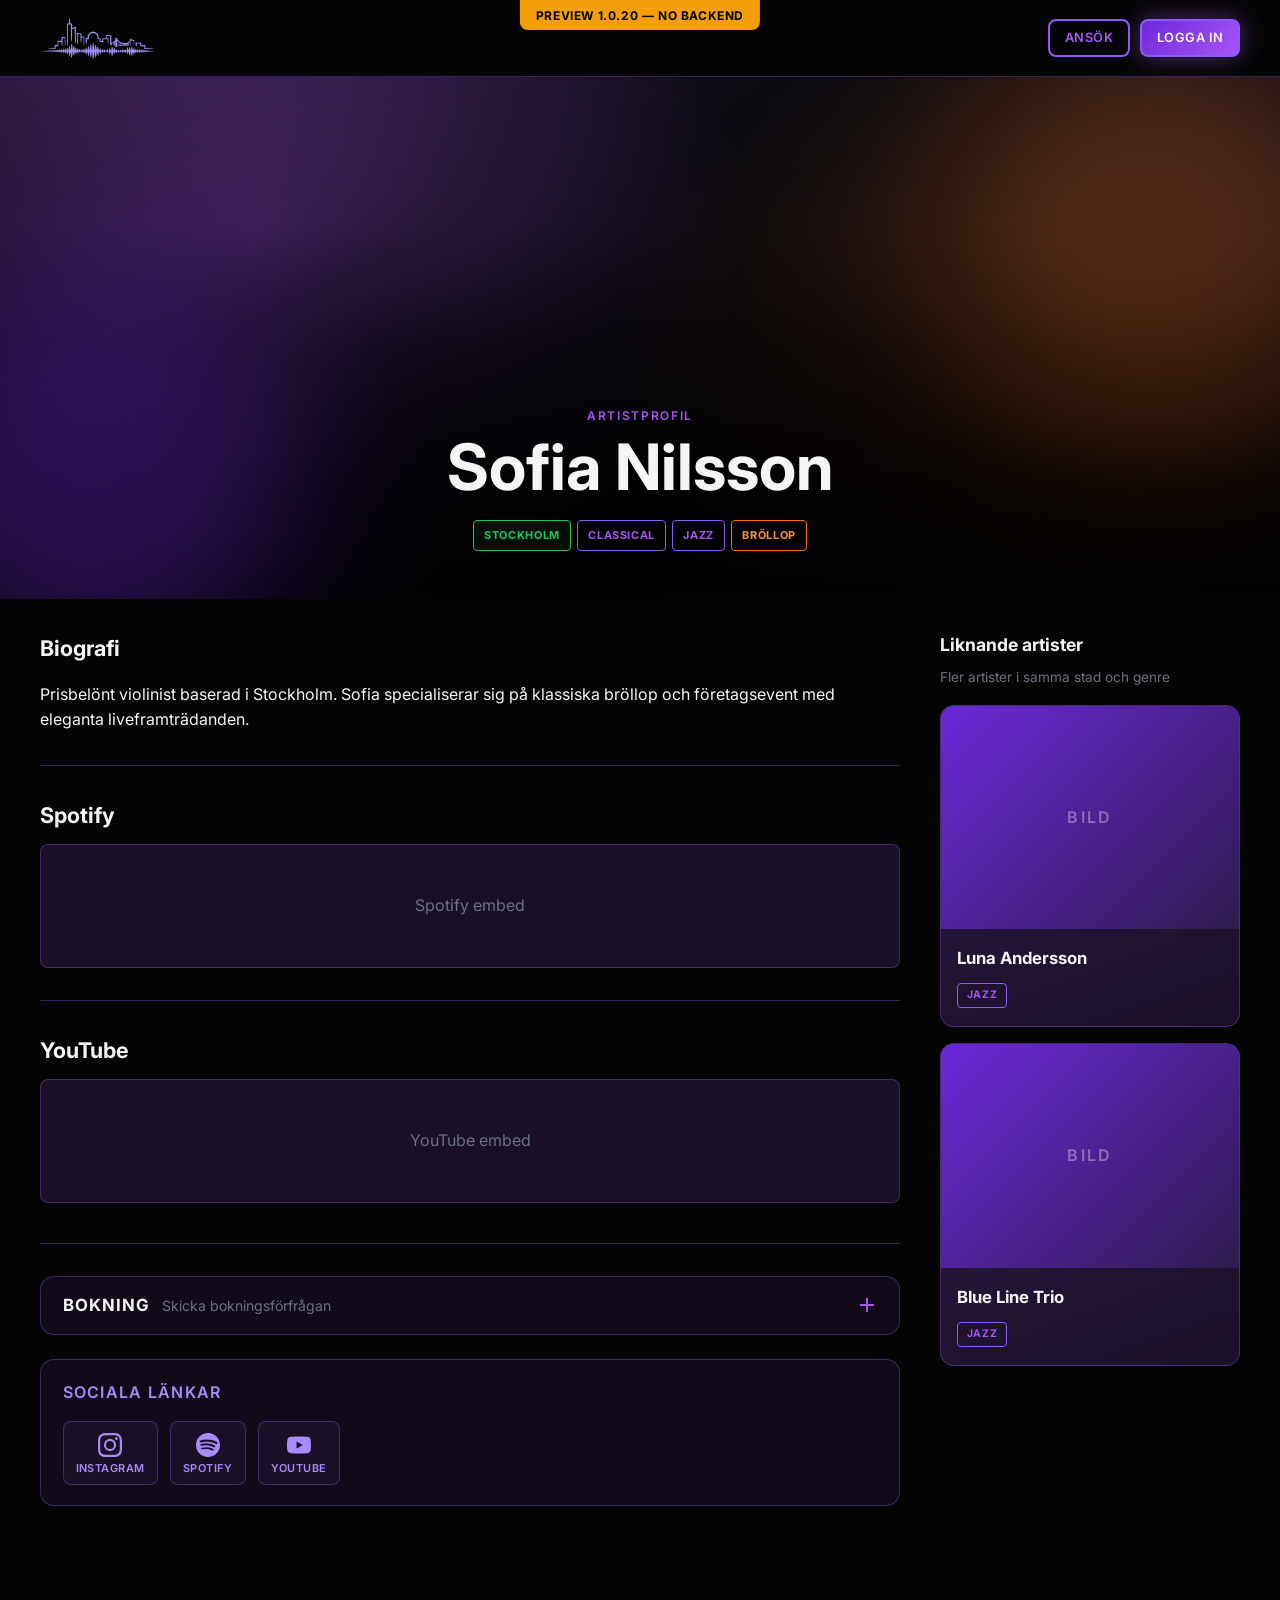
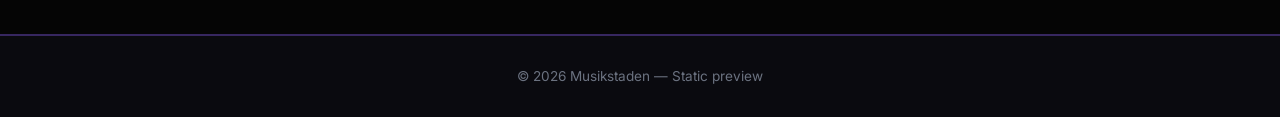
==== commit add1ecf7: "Release theme 1.0.20: mobile nav, light logo, and hero polish. Bump version labels and changelog for" ====
--- a/static-preview/artist.html
+++ b/static-preview/artist.html
@@ -9,7 +9,7 @@
   <link rel="stylesheet" href="assets/css/preview.css">
 </head>
 <body>
-  <div class="preview-badge">Preview 1.0.18 — no backend</div>
+  <div class="preview-badge">Preview 1.0.20 — no backend</div>
   <div class="site">
     <header class="site-header">
       <div class="container site-header__inner">
